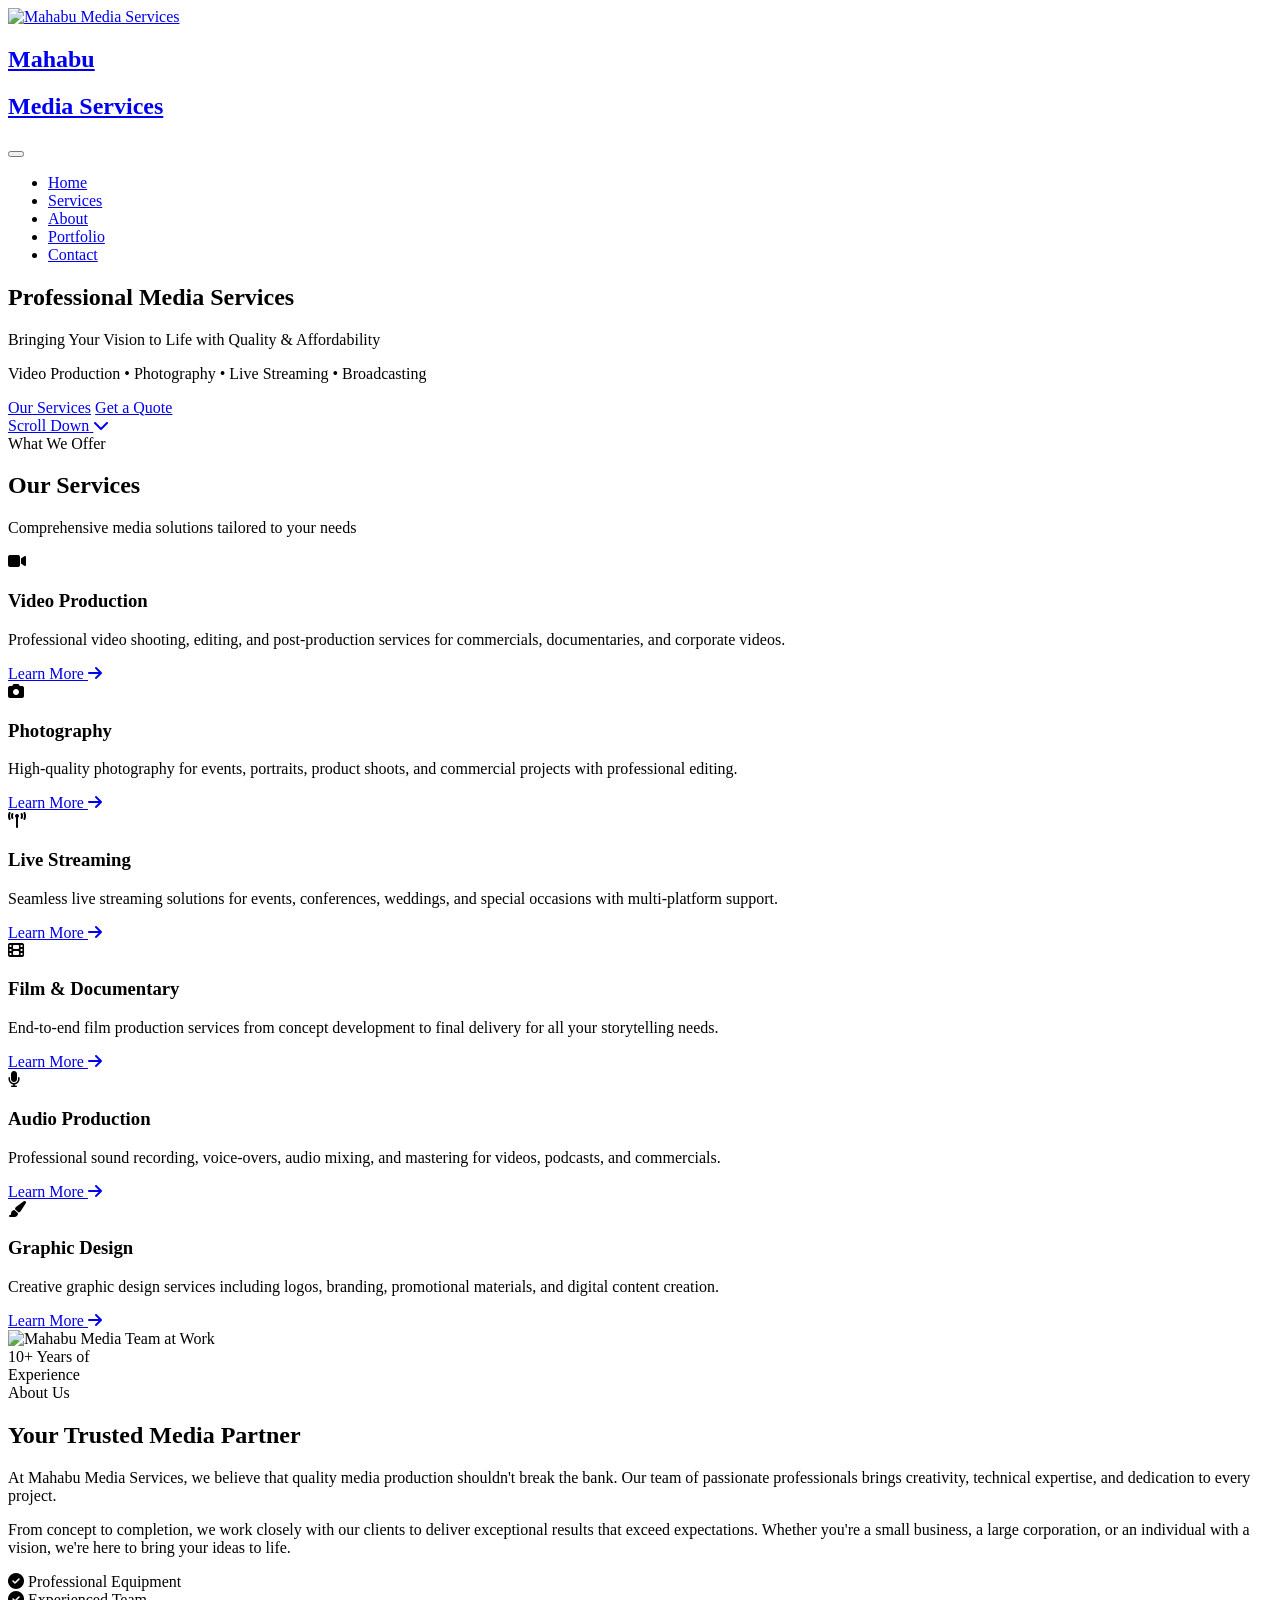
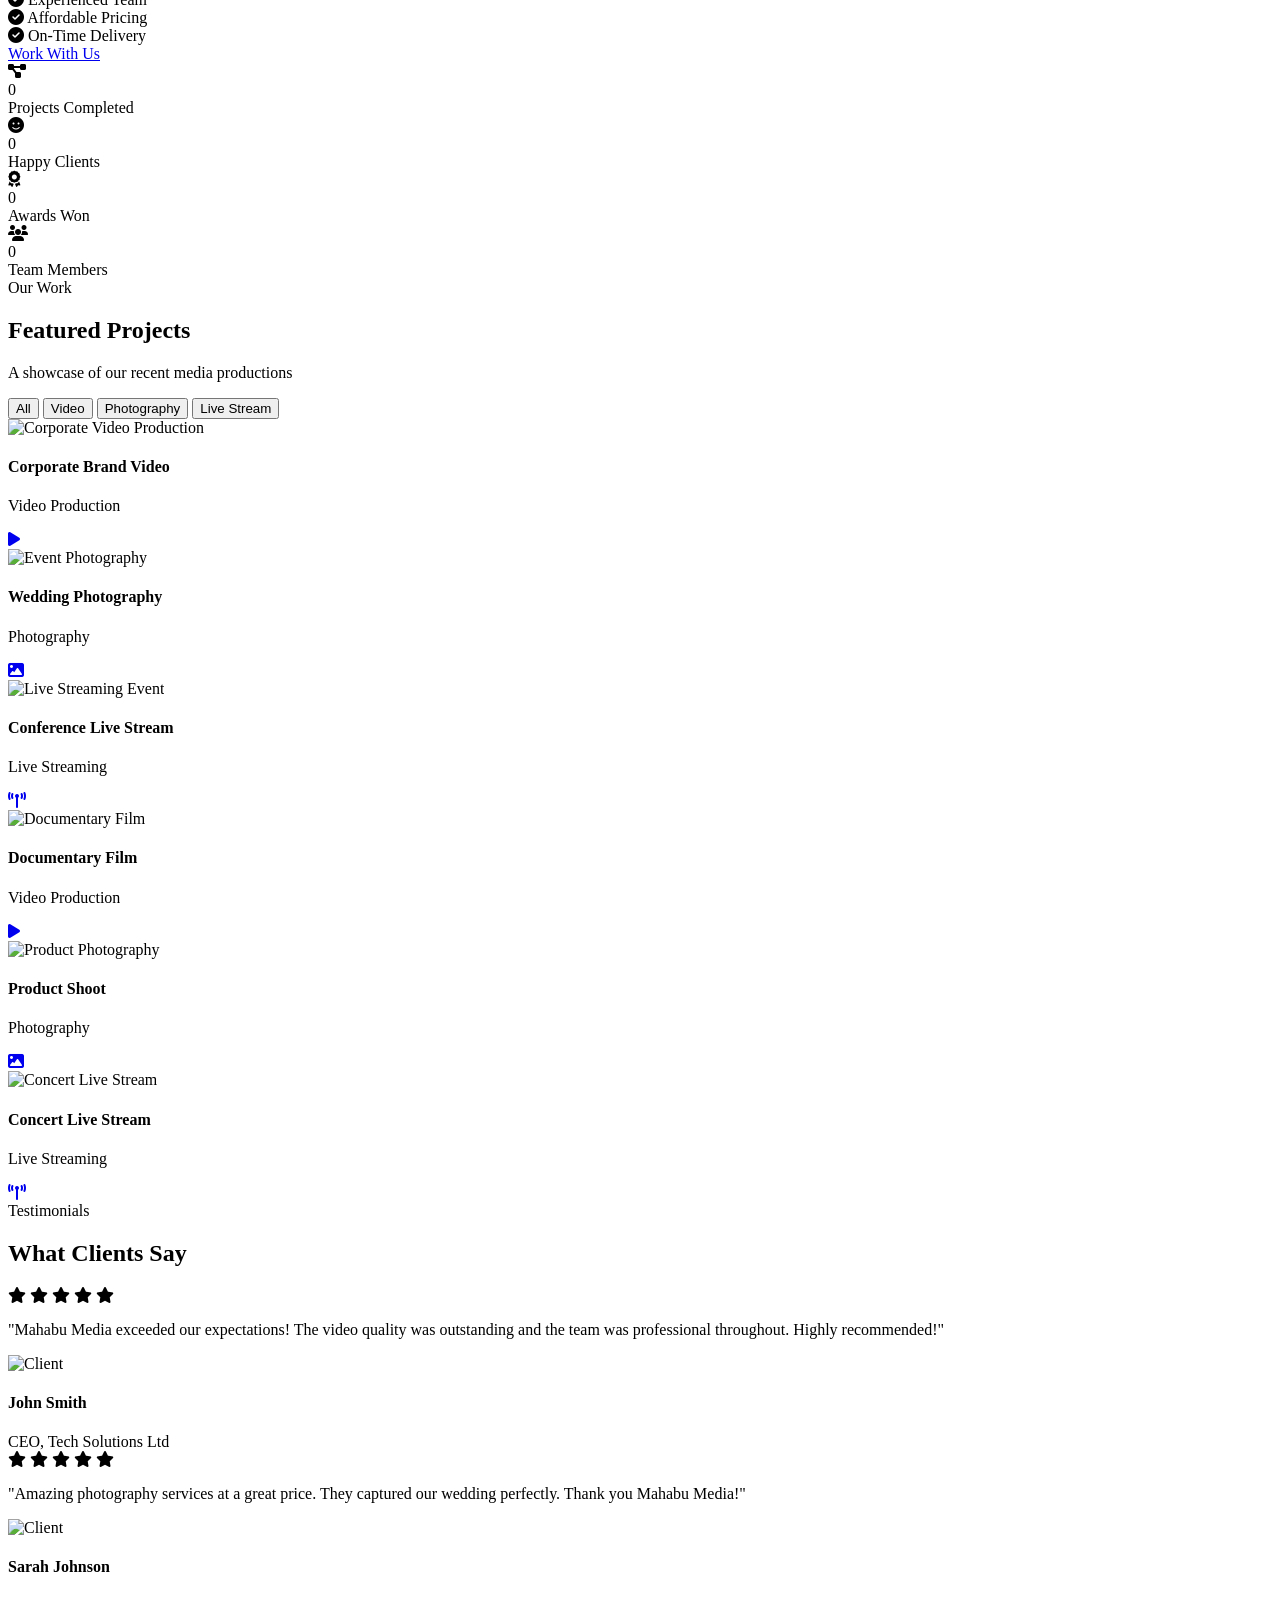
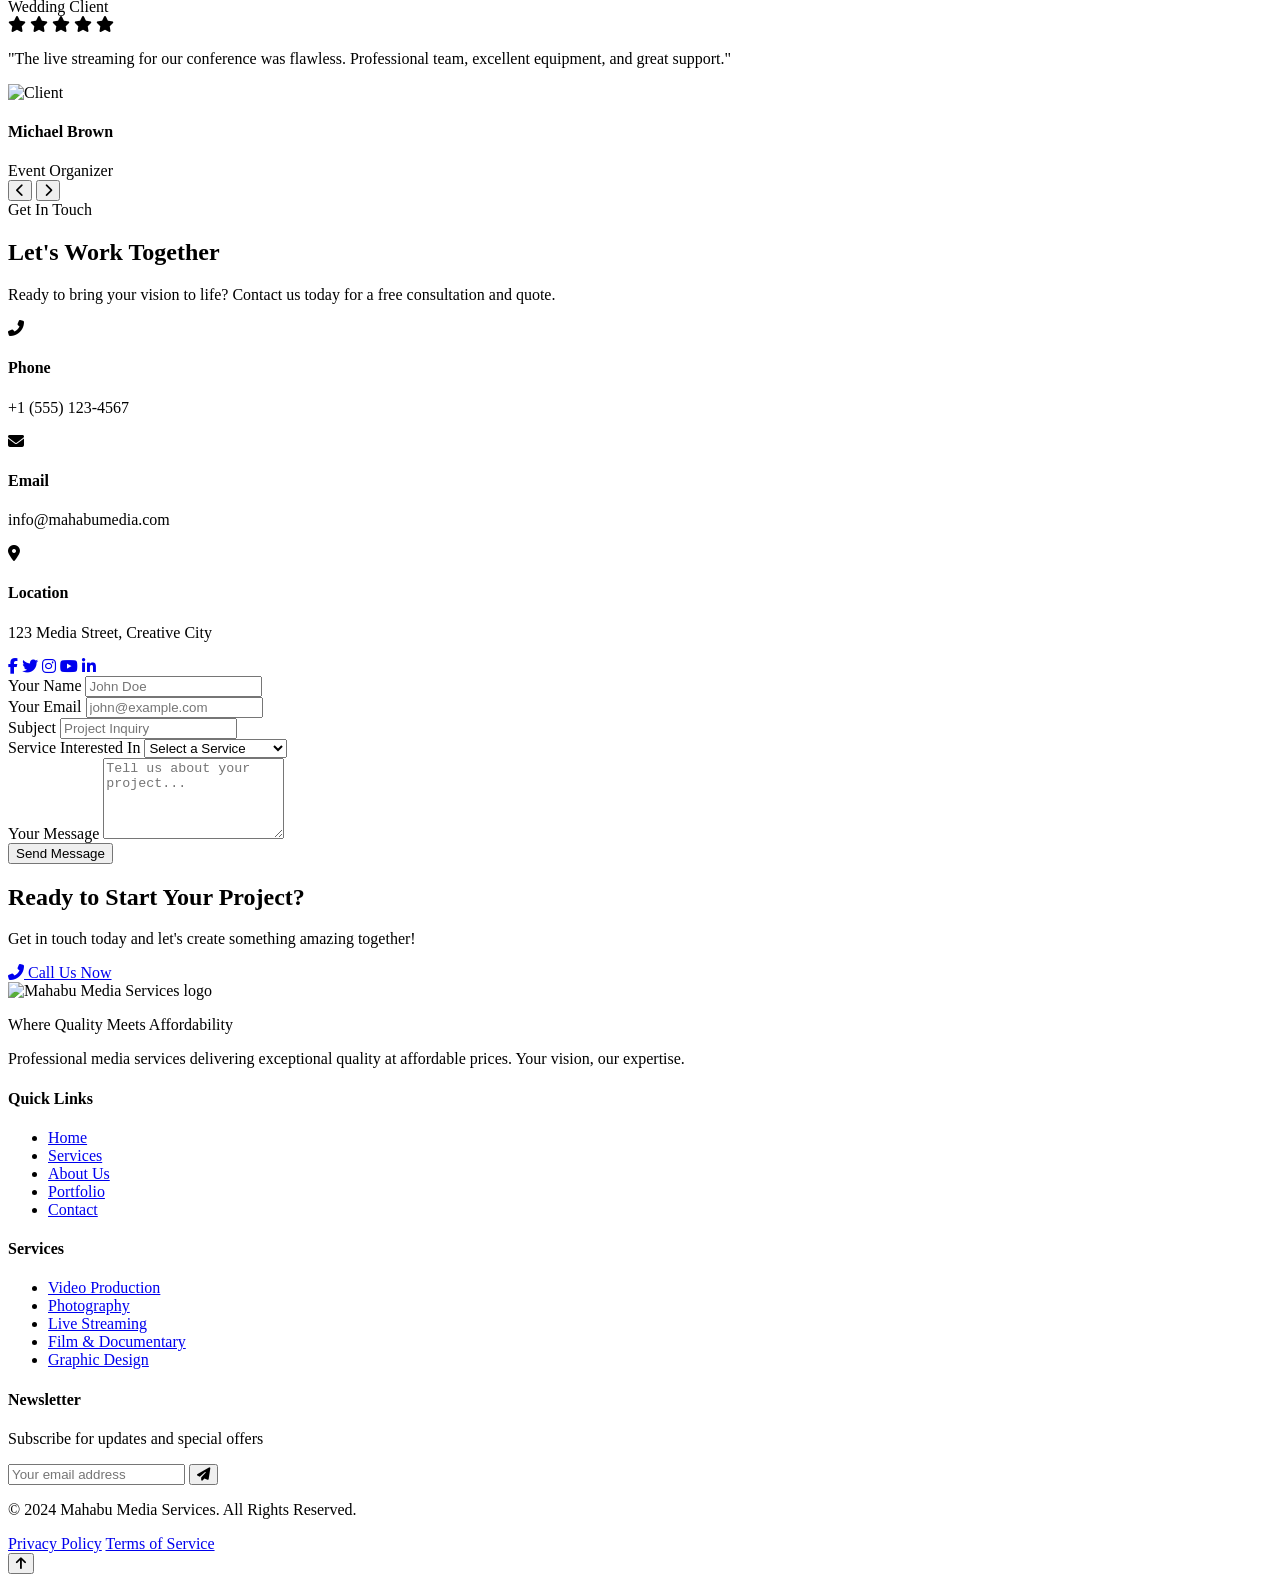
==== index.html @ 0cbb8144 "file modification to work in deployment" ====
<!DOCTYPE html>
<html lang="en">
<head>
    <meta charset="UTF-8">
    <meta name="viewport" content="width=device-width, initial-scale=1.0">
    <title>Mahabu Media Services | Where Quality Meets Affordability</title>
    <meta name="description" content="Professional media services including video production, photography, live streaming, and broadcasting. Quality media solutions at affordable prices.">
    <link rel="stylesheet" href="css/style.css">
    <link rel="preconnect" href="https://fonts.googleapis.com">
    <link rel="preconnect" href="https://fonts.gstatic.com" crossorigin>
    <link href="https://fonts.googleapis.com/css2?family=Poppins:wght@300;400;500;600;700;800&display=swap" rel="stylesheet">
    <link rel="stylesheet" href="https://cdnjs.cloudflare.com/ajax/libs/font-awesome/6.4.0/css/all.min.css">
</head>
<body>
    <!-- Navigation -->
    <nav class="navbar" id="navbar">
        <div class="container">
            <a href="#" class="logo">
                <img src="images/Mahabu Media Services logo - No background.png" alt="Mahabu Media Services">
                <h1 class="logo-txt emboss">Mahabu</h1> <h1 class="logo-gold">Media Services</h1>
            </a>
            <button class="nav-toggle" id="navToggle" aria-label="Toggle navigation">
                <span class="hamburger"></span>
            </button>
            <ul class="nav-menu" id="navMenu">
                <li><a href="#home" class="nav-link active">Home</a></li>
                <li><a href="#services" class="nav-link">Services</a></li>
                <li><a href="#about" class="nav-link">About</a></li>
                <li><a href="#portfolio" class="nav-link">Portfolio</a></li>
                <li><a href="#contact" class="nav-link">Contact</a></li>
            </ul>
        </div>
    </nav>

    <!-- Hero Section -->
    <section class="hero" id="home">
        <div class="hero-overlay"></div>
        <div class="hero-content">
            <div class="container">
                <h1 class="hero-title animate-fade-up">
                    <span class="highlight">Professional</span> Media Services
                </h1>
                <p class="hero-subtitle animate-fade-up delay-1">
                    Bringing Your Vision to Life with Quality & Affordability
                </p>
                <p class="hero-tagline animate-fade-up delay-2">
                    Video Production • Photography • Live Streaming • Broadcasting
                </p>
                <div class="hero-buttons animate-fade-up delay-3">
                    <a href="#services" class="btn btn-primary">Our Services</a>
                    <a href="#contact" class="btn btn-secondary">Get a Quote</a>
                </div>
            </div>
        </div>
        <div class="hero-scroll">
            <a href="#services" class="scroll-indicator">
                <span>Scroll Down</span>
                <i class="fas fa-chevron-down"></i>
            </a>
        </div>
    </section>

    <!-- Services Section -->
    <section class="services" id="services">
        <div class="container">
            <div class="section-header">
                <span class="section-tag">What We Offer</span>
                <h2 class="section-title">Our Services</h2>
                <p class="section-desc">Comprehensive media solutions tailored to your needs</p>
            </div>
            <div class="services-grid">
                <div class="service-card" data-aos="fade-up">
                    <div class="service-icon">
                        <i class="fas fa-video"></i>
                    </div>
                    <h3>Video Production</h3>
                    <p>Professional video shooting, editing, and post-production services for commercials, documentaries, and corporate videos.</p>
                    <a href="#contact" class="service-link">Learn More <i class="fas fa-arrow-right"></i></a>
                </div>
                <div class="service-card" data-aos="fade-up" data-aos-delay="100">
                    <div class="service-icon">
                        <i class="fas fa-camera"></i>
                    </div>
                    <h3>Photography</h3>
                    <p>High-quality photography for events, portraits, product shoots, and commercial projects with professional editing.</p>
                    <a href="#contact" class="service-link">Learn More <i class="fas fa-arrow-right"></i></a>
                </div>
                <div class="service-card" data-aos="fade-up" data-aos-delay="200">
                    <div class="service-icon">
                        <i class="fas fa-broadcast-tower"></i>
                    </div>
                    <h3>Live Streaming</h3>
                    <p>Seamless live streaming solutions for events, conferences, weddings, and special occasions with multi-platform support.</p>
                    <a href="#contact" class="service-link">Learn More <i class="fas fa-arrow-right"></i></a>
                </div>
                <div class="service-card" data-aos="fade-up" data-aos-delay="300">
                    <div class="service-icon">
                        <i class="fas fa-film"></i>
                    </div>
                    <h3>Film & Documentary</h3>
                    <p>End-to-end film production services from concept development to final delivery for all your storytelling needs.</p>
                    <a href="#contact" class="service-link">Learn More <i class="fas fa-arrow-right"></i></a>
                </div>
                <div class="service-card" data-aos="fade-up" data-aos-delay="400">
                    <div class="service-icon">
                        <i class="fas fa-microphone"></i>
                    </div>
                    <h3>Audio Production</h3>
                    <p>Professional sound recording, voice-overs, audio mixing, and mastering for videos, podcasts, and commercials.</p>
                    <a href="#contact" class="service-link">Learn More <i class="fas fa-arrow-right"></i></a>
                </div>
                <div class="service-card" data-aos="fade-up" data-aos-delay="500">
                    <div class="service-icon">
                        <i class="fas fa-paint-brush"></i>
                    </div>
                    <h3>Graphic Design</h3>
                    <p>Creative graphic design services including logos, branding, promotional materials, and digital content creation.</p>
                    <a href="#contact" class="service-link">Learn More <i class="fas fa-arrow-right"></i></a>
                </div>
            </div>
        </div>
    </section>

    <!-- About Section -->
    <section class="about" id="about">
        <div class="container">
            <div class="about-grid">
                <div class="about-image" data-aos="fade-right">
                    <div class="image-frame">
                        <img src="images/about-image.jpg" alt="Mahabu Media Team at Work">
                        <div class="experience-badge">
                            <span class="years">10+</span>
                            <span class="text">Years of<br>Experience</span>
                        </div>
                    </div>
                </div>
                <div class="about-content" data-aos="fade-left">
                    <span class="section-tag">About Us</span>
                    <h2 class="section-title">Your Trusted Media Partner</h2>
                    <p class="about-text">
                        At Mahabu Media Services, we believe that quality media production shouldn't break the bank. Our team of passionate professionals brings creativity, technical expertise, and dedication to every project.
                    </p>
                    <p class="about-text">
                        From concept to completion, we work closely with our clients to deliver exceptional results that exceed expectations. Whether you're a small business, a large corporation, or an individual with a vision, we're here to bring your ideas to life.
                    </p>
                    <div class="about-features">
                        <div class="feature">
                            <i class="fas fa-check-circle"></i>
                            <span>Professional Equipment</span>
                        </div>
                        <div class="feature">
                            <i class="fas fa-check-circle"></i>
                            <span>Experienced Team</span>
                        </div>
                        <div class="feature">
                            <i class="fas fa-check-circle"></i>
                            <span>Affordable Pricing</span>
                        </div>
                        <div class="feature">
                            <i class="fas fa-check-circle"></i>
                            <span>On-Time Delivery</span>
                        </div>
                    </div>
                    <a href="#contact" class="btn btn-primary">Work With Us</a>
                </div>
            </div>
        </div>
    </section>

    <!-- Stats Section -->
    <section class="stats">
        <div class="container">
            <div class="stats-grid">
                <div class="stat-item" data-aos="zoom-in">
                    <div class="stat-icon"><i class="fas fa-project-diagram"></i></div>
                    <div class="stat-number" data-target="500">0</div>
                    <div class="stat-label">Projects Completed</div>
                </div>
                <div class="stat-item" data-aos="zoom-in" data-aos-delay="100">
                    <div class="stat-icon"><i class="fas fa-smile"></i></div>
                    <div class="stat-number" data-target="350">0</div>
                    <div class="stat-label">Happy Clients</div>
                </div>
                <div class="stat-item" data-aos="zoom-in" data-aos-delay="200">
                    <div class="stat-icon"><i class="fas fa-award"></i></div>
                    <div class="stat-number" data-target="25">0</div>
                    <div class="stat-label">Awards Won</div>
                </div>
                <div class="stat-item" data-aos="zoom-in" data-aos-delay="300">
                    <div class="stat-icon"><i class="fas fa-users"></i></div>
                    <div class="stat-number" data-target="15">0</div>
                    <div class="stat-label">Team Members</div>
                </div>
            </div>
        </div>
    </section>

    <!-- Portfolio Section -->
    <section class="portfolio" id="portfolio">
        <div class="container">
            <div class="section-header">
                <span class="section-tag">Our Work</span>
                <h2 class="section-title">Featured Projects</h2>
                <p class="section-desc">A showcase of our recent media productions</p>
            </div>
            <div class="portfolio-filter">
                <button class="filter-btn active" data-filter="all">All</button>
                <button class="filter-btn" data-filter="video">Video</button>
                <button class="filter-btn" data-filter="photo">Photography</button>
                <button class="filter-btn" data-filter="live">Live Stream</button>
            </div>
            <div class="portfolio-grid">
                <div class="portfolio-item" data-category="video" data-aos="fade-up">
                    <div class="portfolio-image">
                        <img src="images/portfolio-1.jpg" alt="Corporate Video Production">
                        <div class="portfolio-overlay">
                            <div class="portfolio-info">
                                <h4>Corporate Brand Video</h4>
                                <p>Video Production</p>
                                <a href="#" class="portfolio-link"><i class="fas fa-play"></i></a>
                            </div>
                        </div>
                    </div>
                </div>
                <div class="portfolio-item" data-category="photo" data-aos="fade-up" data-aos-delay="100">
                    <div class="portfolio-image">
                        <img src="images/portfolio-2.jpg" alt="Event Photography">
                        <div class="portfolio-overlay">
                            <div class="portfolio-info">
                                <h4>Wedding Photography</h4>
                                <p>Photography</p>
                                <a href="#" class="portfolio-link"><i class="fas fa-image"></i></a>
                            </div>
                        </div>
                    </div>
                </div>
                <div class="portfolio-item" data-category="live" data-aos="fade-up" data-aos-delay="200">
                    <div class="portfolio-image">
                        <img src="images/portfolio-3.jpg" alt="Live Streaming Event">
                        <div class="portfolio-overlay">
                            <div class="portfolio-info">
                                <h4>Conference Live Stream</h4>
                                <p>Live Streaming</p>
                                <a href="#" class="portfolio-link"><i class="fas fa-broadcast-tower"></i></a>
                            </div>
                        </div>
                    </div>
                </div>
                <div class="portfolio-item" data-category="video" data-aos="fade-up" data-aos-delay="300">
                    <div class="portfolio-image">
                        <img src="images/portfolio-4.jpg" alt="Documentary Film">
                        <div class="portfolio-overlay">
                            <div class="portfolio-info">
                                <h4>Documentary Film</h4>
                                <p>Video Production</p>
                                <a href="#" class="portfolio-link"><i class="fas fa-play"></i></a>
                            </div>
                        </div>
                    </div>
                </div>
                <div class="portfolio-item" data-category="photo" data-aos="fade-up" data-aos-delay="400">
                    <div class="portfolio-image">
                        <img src="images/portfolio-5.jpg" alt="Product Photography">
                        <div class="portfolio-overlay">
                            <div class="portfolio-info">
                                <h4>Product Shoot</h4>
                                <p>Photography</p>
                                <a href="#" class="portfolio-link"><i class="fas fa-image"></i></a>
                            </div>
                        </div>
                    </div>
                </div>
                <div class="portfolio-item" data-category="live" data-aos="fade-up" data-aos-delay="500">
                    <div class="portfolio-image">
                        <img src="images/portfolio-6.jpg" alt="Concert Live Stream">
                        <div class="portfolio-overlay">
                            <div class="portfolio-info">
                                <h4>Concert Live Stream</h4>
                                <p>Live Streaming</p>
                                <a href="#" class="portfolio-link"><i class="fas fa-broadcast-tower"></i></a>
                            </div>
                        </div>
                    </div>
                </div>
            </div>
        </div>
    </section>

    <!-- Testimonials Section -->
    <section class="testimonials">
        <div class="container">
            <div class="section-header">
                <span class="section-tag">Testimonials</span>
                <h2 class="section-title">What Clients Say</h2>
            </div>
            <div class="testimonials-slider">
                <div class="testimonial-item active">
                    <div class="testimonial-content">
                        <div class="stars">
                            <i class="fas fa-star"></i>
                            <i class="fas fa-star"></i>
                            <i class="fas fa-star"></i>
                            <i class="fas fa-star"></i>
                            <i class="fas fa-star"></i>
                        </div>
                        <p class="testimonial-text">"Mahabu Media exceeded our expectations! The video quality was outstanding and the team was professional throughout. Highly recommended!"</p>
                        <div class="testimonial-author">
                            <img src="images/client-1.jpg" alt="Client">
                            <div class="author-info">
                                <h4>John Smith</h4>
                                <span>CEO, Tech Solutions Ltd</span>
                            </div>
                        </div>
                    </div>
                </div>
                <div class="testimonial-item">
                    <div class="testimonial-content">
                        <div class="stars">
                            <i class="fas fa-star"></i>
                            <i class="fas fa-star"></i>
                            <i class="fas fa-star"></i>
                            <i class="fas fa-star"></i>
                            <i class="fas fa-star"></i>
                        </div>
                        <p class="testimonial-text">"Amazing photography services at a great price. They captured our wedding perfectly. Thank you Mahabu Media!"</p>
                        <div class="testimonial-author">
                            <img src="images/client-2.jpg" alt="Client">
                            <div class="author-info">
                                <h4>Sarah Johnson</h4>
                                <span>Wedding Client</span>
                            </div>
                        </div>
                    </div>
                </div>
                <div class="testimonial-item">
                    <div class="testimonial-content">
                        <div class="stars">
                            <i class="fas fa-star"></i>
                            <i class="fas fa-star"></i>
                            <i class="fas fa-star"></i>
                            <i class="fas fa-star"></i>
                            <i class="fas fa-star"></i>
                        </div>
                        <p class="testimonial-text">"The live streaming for our conference was flawless. Professional team, excellent equipment, and great support."</p>
                        <div class="testimonial-author">
                            <img src="images/client-3.jpg" alt="Client">
                            <div class="author-info">
                                <h4>Michael Brown</h4>
                                <span>Event Organizer</span>
                            </div>
                        </div>
                    </div>
                </div>
                <div class="testimonial-nav">
                    <button class="testimonial-prev"><i class="fas fa-chevron-left"></i></button>
                    <button class="testimonial-next"><i class="fas fa-chevron-right"></i></button>
                </div>
            </div>
        </div>
    </section>

    <!-- Contact Section -->
    <section class="contact" id="contact">
        <div class="container">
            <div class="contact-grid">
                <div class="contact-info" data-aos="fade-right">
                    <span class="section-tag">Get In Touch</span>
                    <h2 class="section-title">Let's Work Together</h2>
                    <p class="contact-desc">Ready to bring your vision to life? Contact us today for a free consultation and quote.</p>
                    <div class="contact-details">
                        <div class="contact-item">
                            <div class="contact-icon">
                                <i class="fas fa-phone-alt"></i>
                            </div>
                            <div class="contact-text">
                                <h4>Phone</h4>
                                <p>+1 (555) 123-4567</p>
                            </div>
                        </div>
                        <div class="contact-item">
                            <div class="contact-icon">
                                <i class="fas fa-envelope"></i>
                            </div>
                            <div class="contact-text">
                                <h4>Email</h4>
                                <p>info@mahabumedia.com</p>
                            </div>
                        </div>
                        <div class="contact-item">
                            <div class="contact-icon">
                                <i class="fas fa-map-marker-alt"></i>
                            </div>
                            <div class="contact-text">
                                <h4>Location</h4>
                                <p>123 Media Street, Creative City</p>
                            </div>
                        </div>
                    </div>
                    <div class="social-links">
                        <a href="#" class="social-link"><i class="fab fa-facebook-f"></i></a>
                        <a href="#" class="social-link"><i class="fab fa-twitter"></i></a>
                        <a href="#" class="social-link"><i class="fab fa-instagram"></i></a>
                        <a href="#" class="social-link"><i class="fab fa-youtube"></i></a>
                        <a href="#" class="social-link"><i class="fab fa-linkedin-in"></i></a>
                    </div>
                </div>
                <div class="contact-form-wrapper" data-aos="fade-left">
                    <form class="contact-form" id="contactForm">
                        <div class="form-row">
                            <div class="form-group">
                                <label for="name">Your Name</label>
                                <input type="text" id="name" name="name" placeholder="John Doe" required>
                            </div>
                            <div class="form-group">
                                <label for="email">Your Email</label>
                                <input type="email" id="email" name="email" placeholder="john@example.com" required>
                            </div>
                        </div>
                        <div class="form-group">
                            <label for="subject">Subject</label>
                            <input type="text" id="subject" name="subject" placeholder="Project Inquiry" required>
                        </div>
                        <div class="form-group">
                            <label for="service">Service Interested In</label>
                            <select id="service" name="service">
                                <option value="">Select a Service</option>
                                <option value="video">Video Production</option>
                                <option value="photo">Photography</option>
                                <option value="live">Live Streaming</option>
                                <option value="film">Film & Documentary</option>
                                <option value="audio">Audio Production</option>
                                <option value="design">Graphic Design</option>
                            </select>
                        </div>
                        <div class="form-group">
                            <label for="message">Your Message</label>
                            <textarea id="message" name="message" rows="5" placeholder="Tell us about your project..." required></textarea>
                        </div>
                        <button type="submit" class="btn btn-primary btn-full">Send Message</button>
                    </form>
                </div>
            </div>
        </div>
    </section>

    <!-- CTA Section -->
    <section class="cta">
        <div class="container">
            <div class="cta-content" data-aos="zoom-in">
                <h2>Ready to Start Your Project?</h2>
                <p>Get in touch today and let's create something amazing together!</p>
                <a href="tel:+15551234567" class="btn btn-gold"><i class="fas fa-phone-alt"></i> Call Us Now</a>
            </div>
        </div>
    </section>

    <!-- Footer -->
    <footer class="footer">
        <div class="container">
            <div class="footer-grid">
                <div class="footer-brand">
                    <img src="images/Mahabu Media Services logo - No background.png" alt="Mahabu Media Services logo" class="footer-logo">
                    <p class="footer-tagline">Where Quality Meets Affordability</p>
                    <p class="footer-desc">Professional media services delivering exceptional quality at affordable prices. Your vision, our expertise.</p>
                </div>
                <div class="footer-links">
                    <h4>Quick Links</h4>
                    <ul>
                        <li><a href="#home">Home</a></li>
                        <li><a href="#services">Services</a></li>
                        <li><a href="#about">About Us</a></li>
                        <li><a href="#portfolio">Portfolio</a></li>
                        <li><a href="#contact">Contact</a></li>
                    </ul>
                </div>
                <div class="footer-links">
                    <h4>Services</h4>
                    <ul>
                        <li><a href="#">Video Production</a></li>
                        <li><a href="#">Photography</a></li>
                        <li><a href="#">Live Streaming</a></li>
                        <li><a href="#">Film & Documentary</a></li>
                        <li><a href="#">Graphic Design</a></li>
                    </ul>
                </div>
                <div class="footer-newsletter">
                    <h4>Newsletter</h4>
                    <p>Subscribe for updates and special offers</p>
                    <form class="newsletter-form" id="newsletterForm">
                        <input type="email" placeholder="Your email address" required>
                        <button type="submit"><i class="fas fa-paper-plane"></i></button>
                    </form>
                </div>
            </div>
            <div class="footer-bottom">
                <p>&copy; 2024 Mahabu Media Services. All Rights Reserved.</p>
                <div class="footer-legal">
                    <a href="#">Privacy Policy</a>
                    <a href="#">Terms of Service</a>
                </div>
            </div>
        </div>
    </footer>

    <!-- Back to Top Button -->
    <button class="back-to-top" id="backToTop" aria-label="Back to top">
        <i class="fas fa-arrow-up"></i>
    </button>

    <script src="js/main.js"></script>
</body>
</html>
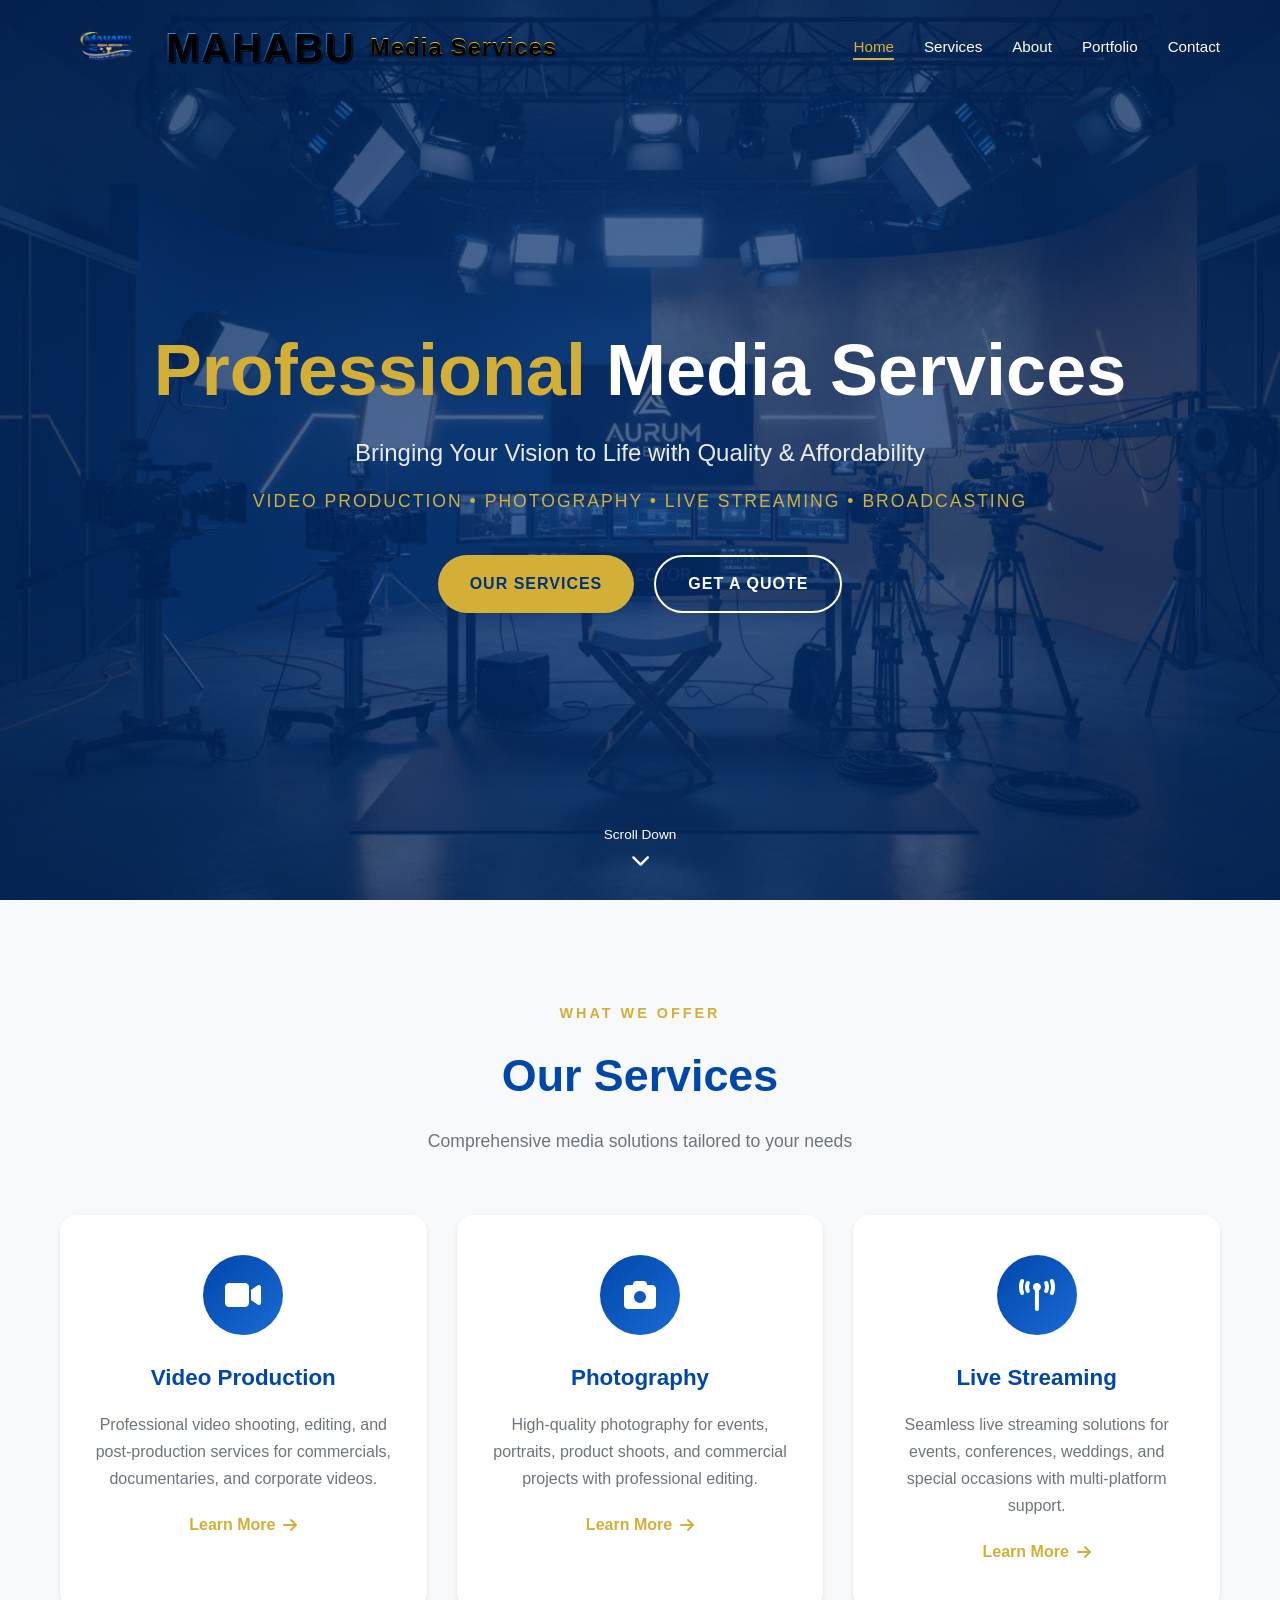
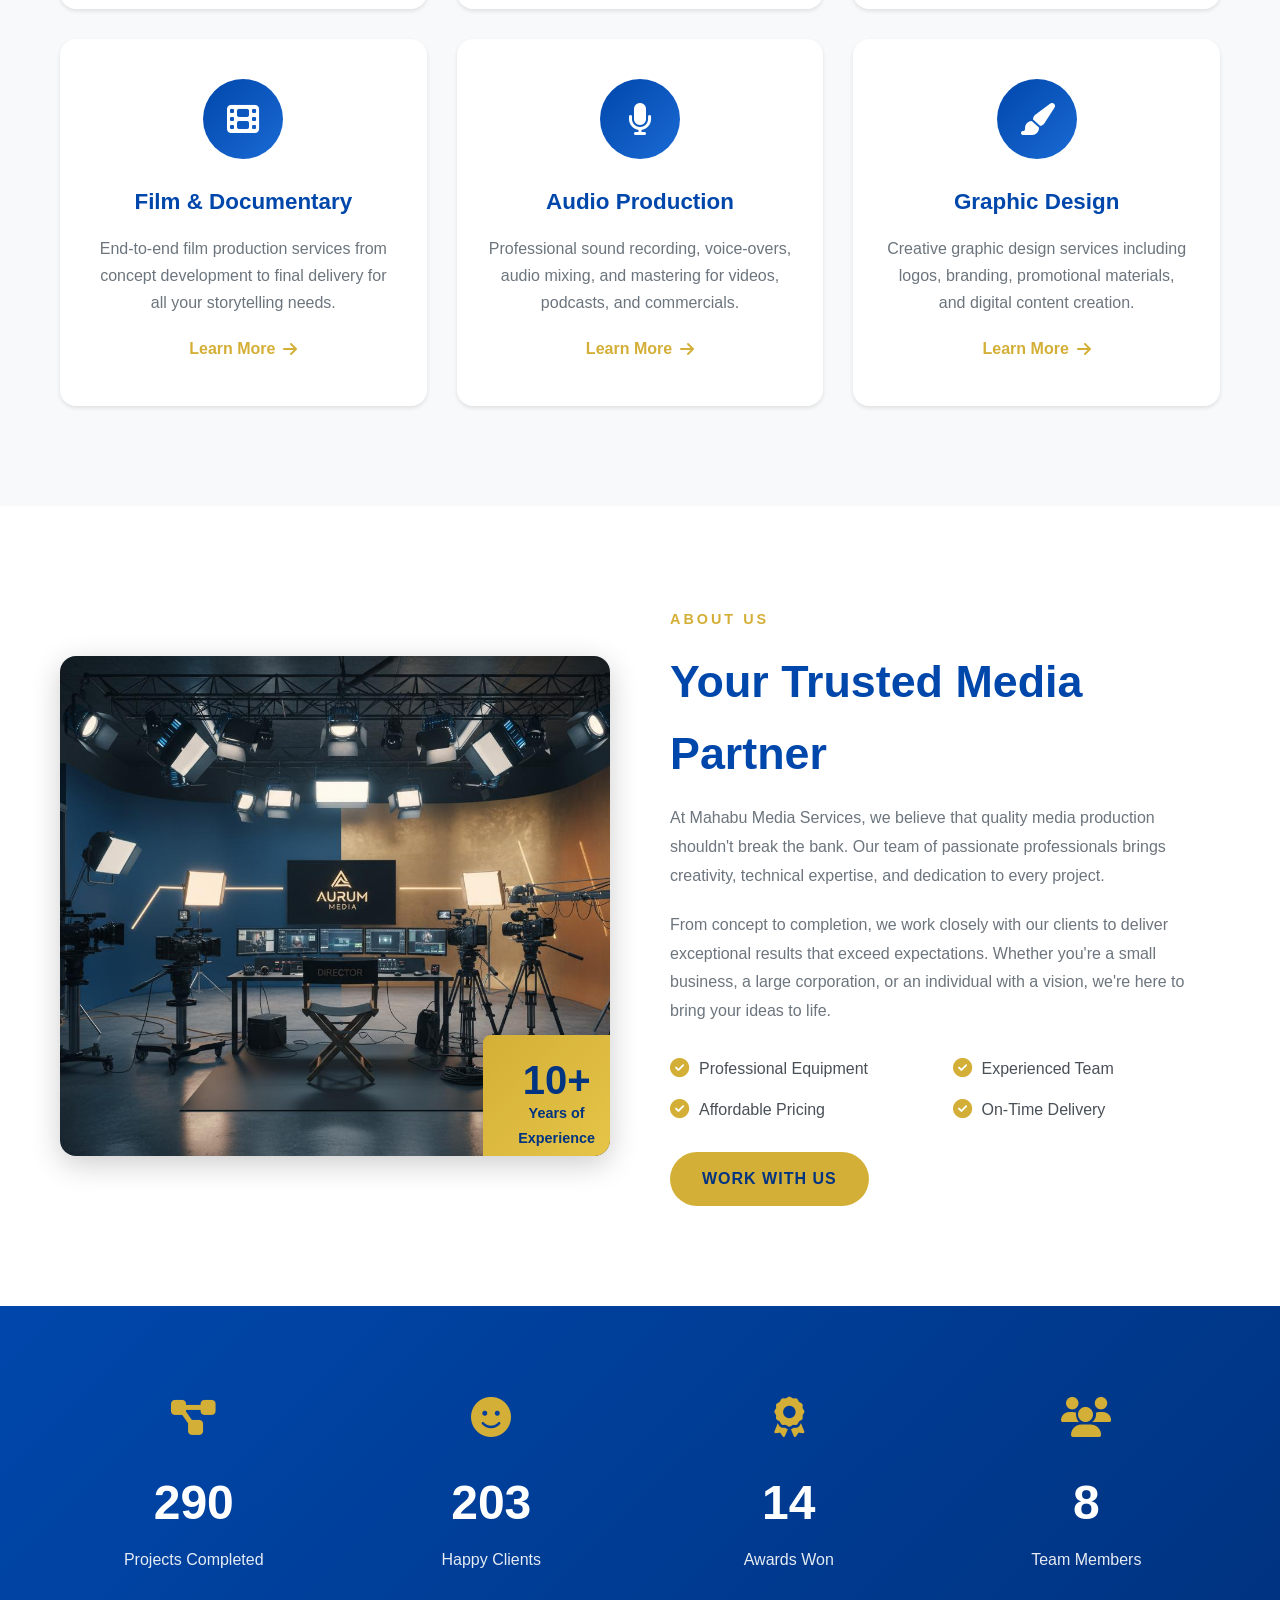
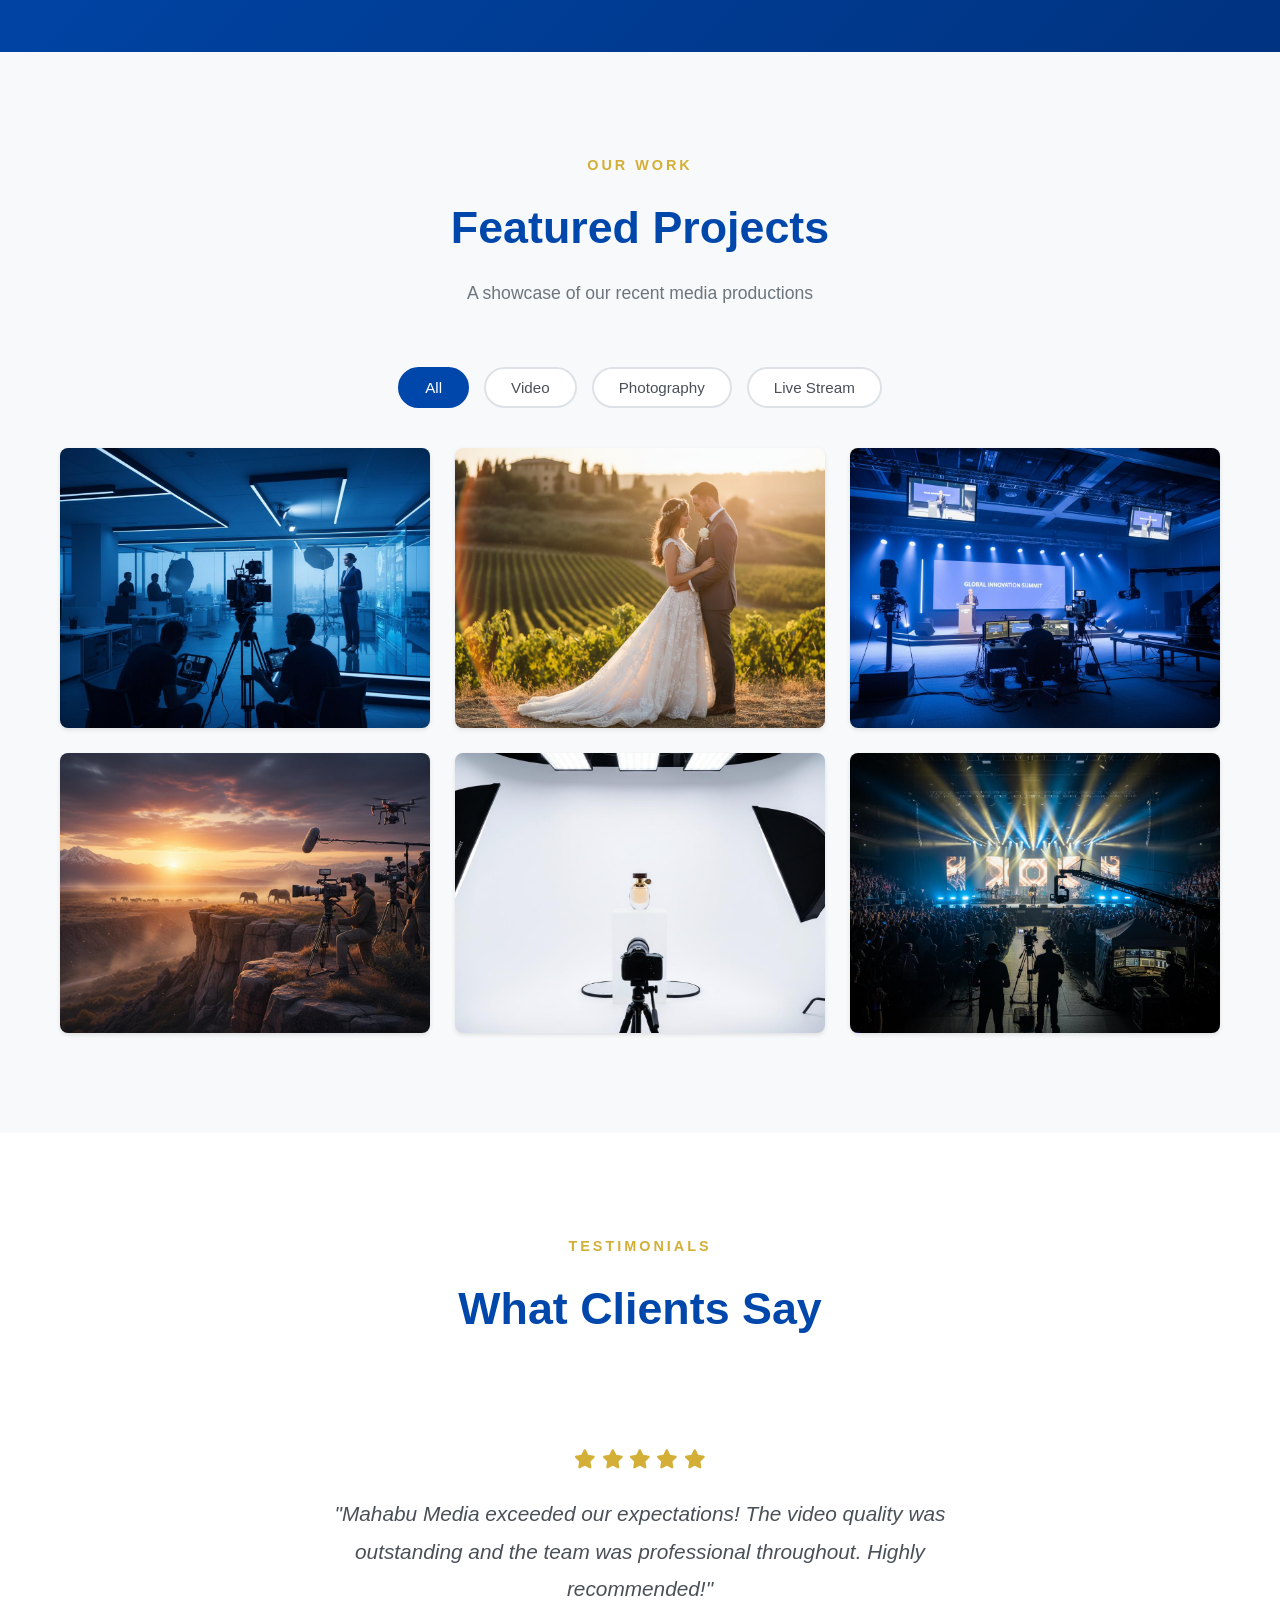
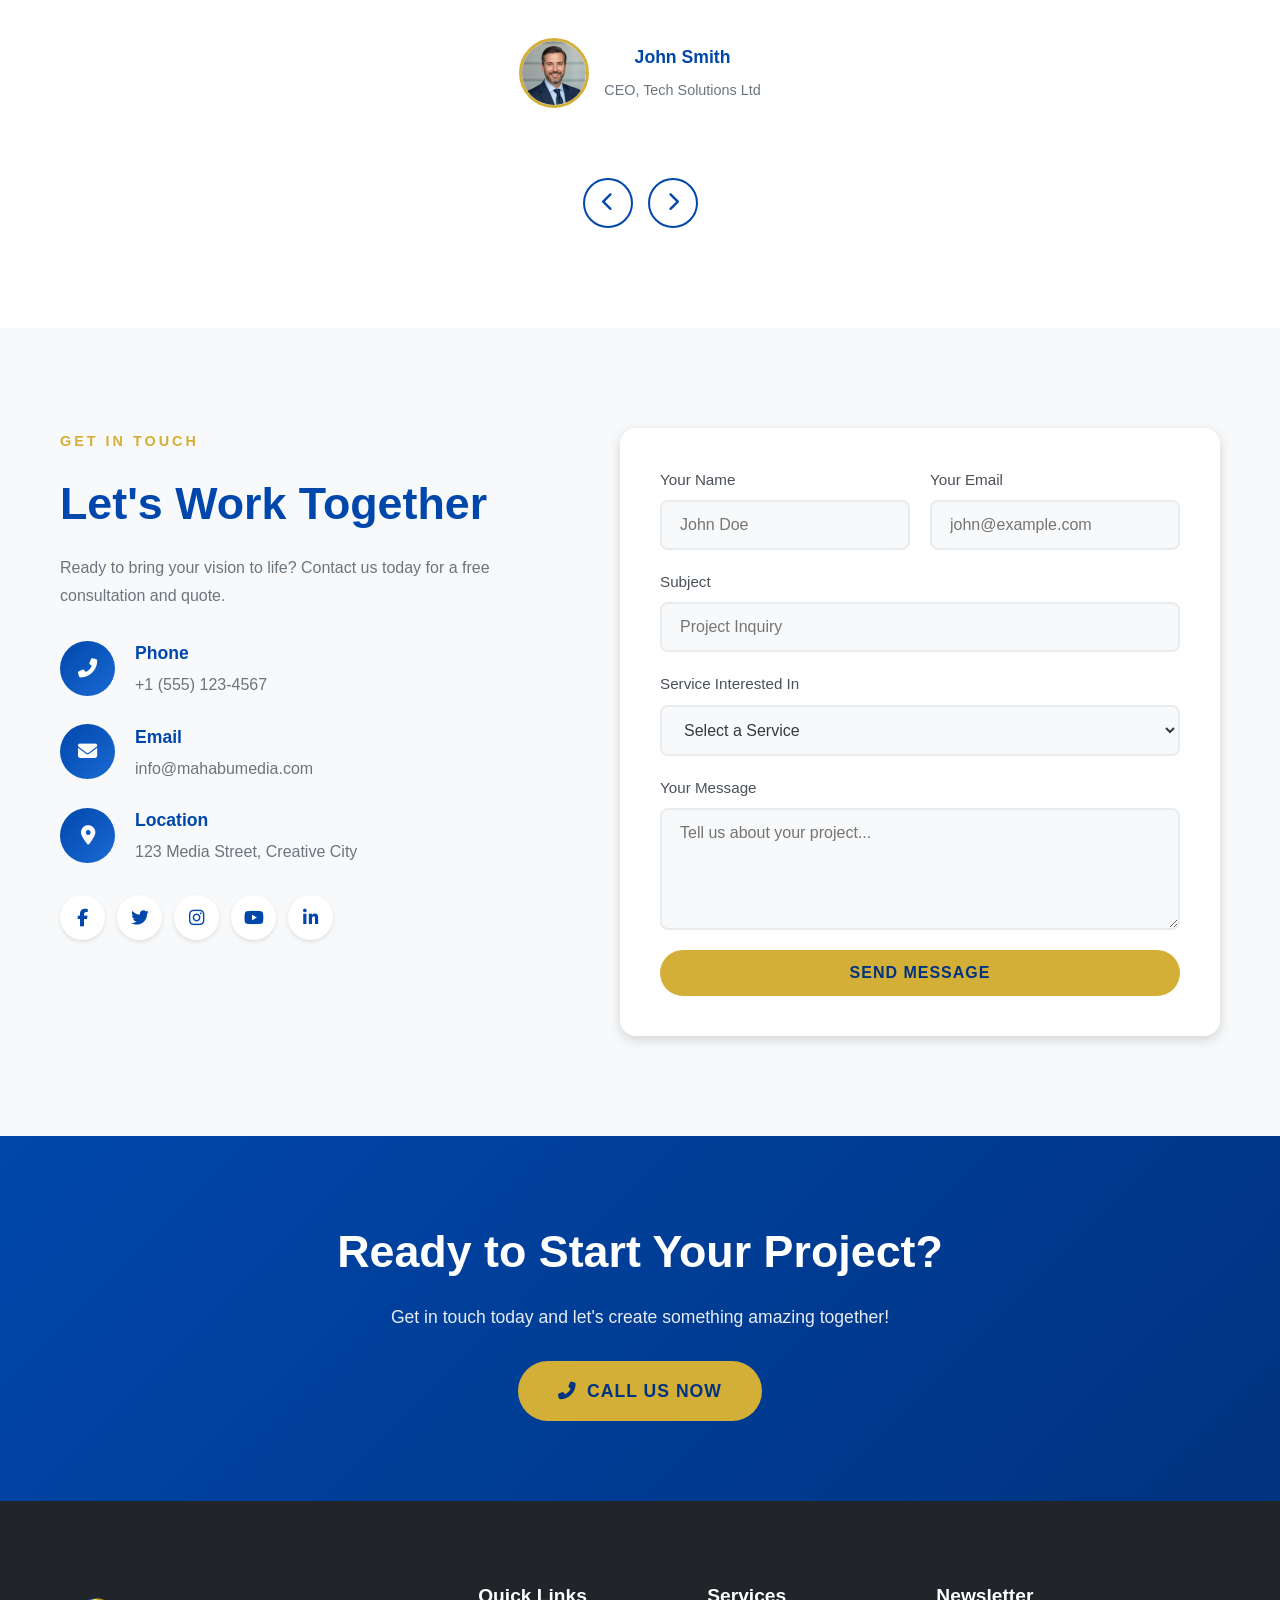
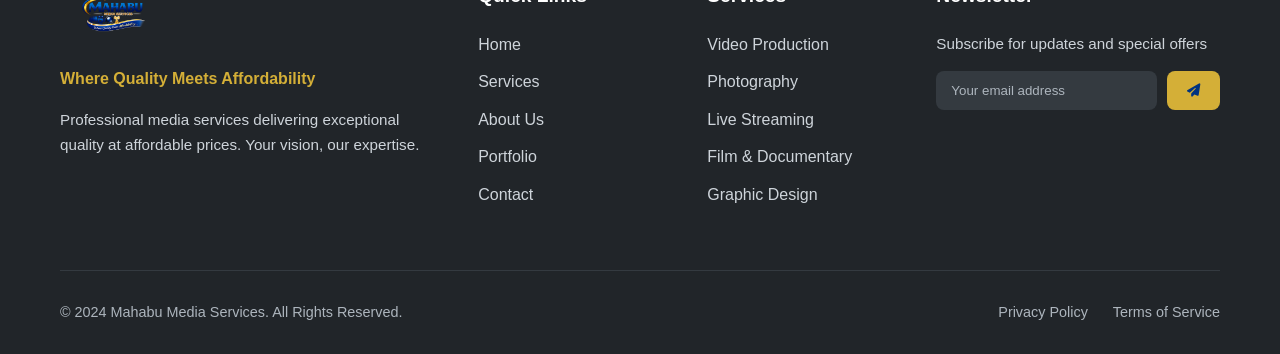
==== commit c5e886a3: "hero fix" ====
--- a/index.html
+++ b/index.html
@@ -34,6 +34,7 @@
 
     <!-- Hero Section -->
     <section class="hero" id="home">
+        <img src="images/about-image.jpg" alt="" class="hero-bg-image" aria-hidden="true">
         <div class="hero-overlay"></div>
         <div class="hero-content">
             <div class="container">
@@ -509,4 +510,4 @@
 
     <script src="js/main.js"></script>
 </body>
-</html>
+</html>
--- a/css/style.css
+++ b/css/style.css
@@ -0,0 +1,1483 @@
+/* ============================================
+   Mahabu Media Services - Main Stylesheet
+   Color Scheme: Blue (#0047AB) & Gold (#D4AF37)
+   ============================================ */
+
+/* CSS Variables */
+:root {
+    --primary-blue: #0047AB;
+    --primary-blue-dark: #003380;
+    --primary-blue-light: #1a6ad4;
+    --gold: #D4AF37;
+    --gold-light: #E8C84A;
+    --gold-dark: #B8962E;
+    --white: #FFFFFF;
+    --black: #1A1A1A;
+    --gray-100: #F8F9FA;
+    --gray-200: #E9ECEF;
+    --gray-300: #DEE2E6;
+    --gray-400: #CED4DA;
+    --gray-500: #ADB5BD;
+    --gray-600: #6C757D;
+    --gray-700: #495057;
+    --gray-800: #343A40;
+    --gray-900: #212529;
+    
+    --font-primary: 'Poppins', sans-serif;
+    --transition: all 0.3s ease;
+    --shadow-sm: 0 2px 4px rgba(0, 0, 0, 0.1);
+    --shadow-md: 0 4px 12px rgba(0, 0, 0, 0.15);
+    --shadow-lg: 0 8px 30px rgba(0, 0, 0, 0.2);
+    --shadow-gold: 0 4px 20px rgba(212, 175, 55, 0.3);
+    
+    --border-radius: 8px;
+    --border-radius-lg: 16px;
+}
+
+/* Reset & Base */
+*, *::before, *::after {
+    margin: 0;
+    padding: 0;
+    box-sizing: border-box;
+}
+
+html {
+    scroll-behavior: smooth;
+    font-size: 16px;
+}
+
+body {
+    font-family: var(--font-primary);
+    line-height: 1.6;
+    color: var(--gray-800);
+    background-color: var(--white);
+    overflow-x: hidden;
+}
+
+a {
+    text-decoration: none;
+    color: inherit;
+    transition: var(--transition);
+}
+
+ul {
+    list-style: none;
+}
+
+img {
+    max-width: 100%;
+    height: auto;
+    display: block;
+}
+
+.container {
+    max-width: 1200px;
+    margin: 0 auto;
+    padding: 0 20px;
+}
+
+/* ============================================
+   Navigation
+   ============================================ */
+.navbar {
+    position: fixed;
+    top: 0;
+    left: 0;
+    width: 100%;
+    z-index: 1000;
+    background: transparent;
+    transition: var(--transition);
+    padding: 15px 0;
+}
+
+.navbar.scrolled {
+    background: rgba(255, 255, 255, 0.98);
+    box-shadow: var(--shadow-md);
+    padding: 10px 0;
+}
+
+.navbar .container {
+    display: flex;
+    align-items: center;
+    justify-content: space-between;
+    gap: 20px;
+}
+
+.logo {
+    flex: 0 0 auto;
+    max-width: none;
+    display: flex;    
+    align-items: center;
+    gap: 15px;
+}
+
+.logo-txt {
+    font-size: clamp(1.6rem, 4vw, 2.5rem);
+    font-weight: 900;
+    text-transform: uppercase;
+    letter-spacing: 2px;
+    background: linear-gradient(to bottom,
+        #6ec1ff 0%,
+        #1e73be 40%,
+        #0b3d91 70%,
+        #021f4d 100%
+    );
+    -webkit-background-clip: text;
+    background-clip: text;
+    -webkit-text-fill-color: transparent;
+
+    text-shadow: 
+        0 2px 0 #000,
+        0 4px 6px rgba(0, 0, 0, 0.6),
+        0 0 10px rgba(0, 140, 255, 0.5);
+}
+
+.emboss {
+    text-shadow: 
+        1px 1px 0 #000,
+        2px 2px 0 #001a33,
+        3px 3px 0 rgba(0,0,0,0.7);
+}
+
+.logo-gold {
+    font-size: 24px;
+    font-weight: 700;
+    letter-spacing: 1px;
+    background: linear-gradient(to bottom,
+        #fff4b0 0%,
+        #ffd700 40%,
+        #c9a100 70%,
+        #7a5c00 100%
+    );
+    -webkit-background-clip: text;
+    background-clip: text;
+    -webkit-text-fill-color: transparent;
+
+    text-shadow: 
+        0 1px 0 #000,
+        0 2px 4px rgba(0, 0, 0, 0.5);
+}
+
+.logo img {
+    height: 60px;
+    width: auto;
+    transition: var(--transition);
+}
+
+.navbar.scrolled .logo img {
+    height: 50px;
+}
+
+.nav-menu {
+    display: flex;
+    align-items: center;
+    gap: 30px;
+}
+
+.nav-link {
+    font-weight: 500;
+    font-size: 0.95rem;
+    color: var(--white);
+    position: relative;
+    padding: 5px 0;
+}
+
+.navbar.scrolled .nav-link {
+    color: var(--gray-800);
+}
+
+.nav-link::after {
+    content: '';
+    position: absolute;
+    bottom: 0;
+    left: 0;
+    width: 0;
+    height: 2px;
+    background: var(--gold);
+    transition: var(--transition);
+}
+
+.nav-link:hover::after,
+.nav-link.active::after {
+    width: 100%;
+}
+
+.nav-link:hover,
+.nav-link.active {
+    color: var(--gold);
+}
+
+/* Mobile Navigation Toggle */
+.nav-toggle {
+    display: none;
+    background: none;
+    border: none;
+    cursor: pointer;
+    padding: 10px;
+    z-index: 1001;
+}
+
+.hamburger {
+    display: block;
+    width: 25px;
+    height: 3px;
+    background: var(--white);
+    position: relative;
+    transition: var(--transition);
+}
+
+.navbar.scrolled .hamburger {
+    background: var(--primary-blue);
+}
+
+.hamburger::before,
+.hamburger::after {
+    content: '';
+    position: absolute;
+    width: 25px;
+    height: 3px;
+    background: var(--white);
+    transition: var(--transition);
+}
+
+.navbar.scrolled .hamburger::before,
+.navbar.scrolled .hamburger::after {
+    background: var(--primary-blue);
+}
+
+.hamburger::before {
+    top: -8px;
+}
+
+.hamburger::after {
+    top: 8px;
+}
+
+.nav-toggle.active .hamburger {
+    background: transparent;
+}
+
+.nav-toggle.active .hamburger::before {
+    top: 0;
+    transform: rotate(45deg);
+    background: var(--primary-blue);
+}
+
+.nav-toggle.active .hamburger::after {
+    top: 0;
+    transform: rotate(-45deg);
+    background: var(--primary-blue);
+}
+
+/* ============================================
+   Hero Section
+   ============================================ */
+.hero {
+    position: relative;
+    min-height: 100vh;
+    display: flex;
+    align-items: center;
+    justify-content: center;
+    background-color: var(--primary-blue-dark);
+    overflow: hidden;
+    z-index: 1;
+}
+
+.hero-bg-image {
+    position: absolute;
+    top: 0;
+    left: 0;
+    width: 100%;
+    height: 100%;
+    object-fit: cover;
+    object-position: center;
+    opacity: 0.3;
+    animation: float 20s linear infinite;
+    z-index: 1;
+}
+
+.hero::before {
+    display: none;
+}
+
+@keyframes float {
+    0% { transform: translateY(0) rotate(0deg); }
+    100% { transform: translateY(-100px) rotate(360deg); }
+}
+
+.hero-overlay {
+    position: absolute;
+    top: 0;
+    left: 0;
+    width: 100%;
+    height: 100%;
+    background: radial-gradient(ellipse at center, transparent 0%, rgba(0, 0, 0, 0.212) 100%);
+    z-index: 2;
+}
+
+.hero-content {
+    position: relative;
+    z-index: 3;
+    text-align: center;
+    padding: 120px 20px 80px;
+}
+
+.hero-title {
+    font-size: clamp(2.5rem, 6vw, 4.5rem);
+    font-weight: 800;
+    color: var(--white);
+    margin-bottom: 20px;
+    line-height: 1.2;
+}
+
+.hero-title .highlight {
+    color: var(--gold);
+    position: relative;
+}
+
+.hero-subtitle {
+    font-size: clamp(1.1rem, 2.5vw, 1.5rem);
+    color: rgba(255, 255, 255, 0.9);
+    margin-bottom: 15px;
+    font-weight: 400;
+}
+
+.hero-tagline {
+    font-size: clamp(0.9rem, 2vw, 1.1rem);
+    color: var(--gold);
+    margin-bottom: 40px;
+    font-weight: 500;
+    letter-spacing: 2px;
+    text-transform: uppercase;
+}
+
+.hero-buttons {
+    display: flex;
+    gap: 20px;
+    justify-content: center;
+    flex-wrap: wrap;
+}
+
+/* Buttons */
+.btn {
+    display: inline-flex;
+    align-items: center;
+    justify-content: center;
+    gap: 10px;
+    padding: 14px 32px;
+    font-size: 1rem;
+    font-weight: 600;
+    border-radius: 50px;
+    border: none;
+    cursor: pointer;
+    transition: var(--transition);
+    text-transform: uppercase;
+    letter-spacing: 1px;
+}
+
+.btn-primary {
+    background: var(--gold);
+    color: var(--primary-blue-dark);
+}
+
+.btn-primary:hover {
+    background: var(--gold-light);
+    transform: translateY(-3px);
+    box-shadow: var(--shadow-gold);
+}
+
+.btn-secondary {
+    background: transparent;
+    color: var(--white);
+    border: 2px solid var(--white);
+}
+
+.btn-secondary:hover {
+    background: var(--white);
+    color: var(--primary-blue);
+    transform: translateY(-3px);
+}
+
+.btn-gold {
+    background: var(--gold);
+    color: var(--primary-blue-dark);
+    font-size: 1.1rem;
+    padding: 16px 40px;
+}
+
+.btn-gold:hover {
+    background: var(--gold-light);
+    transform: translateY(-3px);
+    box-shadow: var(--shadow-gold);
+}
+
+.btn-full {
+    width: 100%;
+}
+
+/* Scroll Indicator */
+.hero-scroll {
+    position: absolute;
+    bottom: 30px;
+    left: 50%;
+    transform: translateX(-50%);
+    z-index: 2;
+}
+
+.scroll-indicator {
+    display: flex;
+    flex-direction: column;
+    align-items: center;
+    color: var(--white);
+    font-size: 0.85rem;
+    animation: bounce 2s infinite;
+}
+
+.scroll-indicator i {
+    font-size: 1.2rem;
+    margin-top: 5px;
+}
+
+@keyframes bounce {
+    0%, 20%, 50%, 80%, 100% { transform: translateY(0); }
+    40% { transform: translateY(-10px); }
+    60% { transform: translateY(-5px); }
+}
+
+/* ============================================
+   Section Styles
+   ============================================ */
+section {
+    padding: 100px 0;
+}
+
+.section-header {
+    text-align: center;
+    margin-bottom: 60px;
+}
+
+.section-tag {
+    display: inline-block;
+    font-size: 0.9rem;
+    font-weight: 600;
+    color: var(--gold);
+    text-transform: uppercase;
+    letter-spacing: 3px;
+    margin-bottom: 15px;
+}
+
+.section-title {
+    font-size: clamp(2rem, 4vw, 2.8rem);
+    font-weight: 700;
+    color: var(--primary-blue);
+    margin-bottom: 15px;
+}
+
+.section-desc {
+    font-size: 1.1rem;
+    color: var(--gray-600);
+    max-width: 600px;
+    margin: 0 auto;
+}
+
+/* ============================================
+   Services Section
+   ============================================ */
+.services {
+    background: var(--gray-100);
+}
+
+.services-grid {
+    display: grid;
+    grid-template-columns: repeat(auto-fit, minmax(350px, 1fr));
+    gap: 30px;
+}
+
+.service-card {
+    background: var(--white);
+    padding: 40px 30px;
+    border-radius: var(--border-radius-lg);
+    text-align: center;
+    transition: var(--transition);
+    box-shadow: var(--shadow-sm);
+    border-bottom: 4px solid transparent;
+}
+
+.service-card:hover {
+    transform: translateY(-10px);
+    box-shadow: var(--shadow-lg);
+    border-bottom-color: var(--gold);
+}
+
+.service-icon {
+    width: 80px;
+    height: 80px;
+    background: linear-gradient(135deg, var(--primary-blue) 0%, var(--primary-blue-light) 100%);
+    border-radius: 50%;
+    display: flex;
+    align-items: center;
+    justify-content: center;
+    margin: 0 auto 25px;
+    font-size: 2rem;
+    color: var(--white);
+    transition: var(--transition);
+}
+
+.service-card:hover .service-icon {
+    background: linear-gradient(135deg, var(--gold) 0%, var(--gold-light) 100%);
+    transform: rotateY(360deg);
+}
+
+.service-card h3 {
+    font-size: 1.4rem;
+    color: var(--primary-blue);
+    margin-bottom: 15px;
+}
+
+.service-card p {
+    color: var(--gray-600);
+    margin-bottom: 20px;
+    line-height: 1.7;
+}
+
+.service-link {
+    color: var(--gold);
+    font-weight: 600;
+    display: inline-flex;
+    align-items: center;
+    gap: 8px;
+}
+
+.service-link:hover {
+    color: var(--primary-blue);
+    gap: 12px;
+}
+
+/* ============================================
+   About Section
+   ============================================ */
+.about {
+    background: var(--white);
+}
+
+.about-grid {
+    display: grid;
+    grid-template-columns: 1fr 1fr;
+    gap: 60px;
+    align-items: center;
+}
+
+.about-image {
+    position: relative;
+}
+
+.image-frame {
+    position: relative;
+    border-radius: var(--border-radius-lg);
+    overflow: hidden;
+    box-shadow: var(--shadow-lg);
+}
+
+.image-frame img {
+    width: 100%;
+    height: 500px;
+    object-fit: cover;
+}
+
+.experience-badge {
+    position: absolute;
+    bottom: -20px;
+    right: -20px;
+    background: linear-gradient(135deg, var(--gold) 0%, var(--gold-light) 100%);
+    color: var(--primary-blue-dark);
+    padding: 25px 35px;
+    border-radius: var(--border-radius);
+    text-align: center;
+    box-shadow: var(--shadow-md);
+}
+
+.experience-badge .years {
+    display: block;
+    font-size: 2.5rem;
+    font-weight: 800;
+    line-height: 1;
+}
+
+.experience-badge .text {
+    font-size: 0.9rem;
+    font-weight: 600;
+}
+
+.about-content .section-title {
+    text-align: left;
+}
+
+.about-text {
+    color: var(--gray-600);
+    margin-bottom: 20px;
+    line-height: 1.8;
+}
+
+.about-features {
+    display: grid;
+    grid-template-columns: 1fr 1fr;
+    gap: 15px;
+    margin: 30px 0;
+}
+
+.feature {
+    display: flex;
+    align-items: center;
+    gap: 10px;
+    font-weight: 500;
+    color: var(--gray-700);
+}
+
+.feature i {
+    color: var(--gold);
+    font-size: 1.2rem;
+}
+
+/* ============================================
+   Stats Section
+   ============================================ */
+.stats {
+    background: linear-gradient(135deg, var(--primary-blue) 0%, var(--primary-blue-dark) 100%);
+    padding: 80px 0;
+}
+
+.stats-grid {
+    display: grid;
+    grid-template-columns: repeat(4, 1fr);
+    gap: 30px;
+    text-align: center;
+}
+
+.stat-item {
+    color: var(--white);
+}
+
+.stat-icon {
+    font-size: 2.5rem;
+    color: var(--gold);
+    margin-bottom: 15px;
+}
+
+.stat-number {
+    font-size: 3rem;
+    font-weight: 800;
+    margin-bottom: 5px;
+}
+
+.stat-label {
+    font-size: 1rem;
+    opacity: 0.9;
+}
+
+/* ============================================
+   Portfolio Section
+   ============================================ */
+.portfolio {
+    background: var(--gray-100);
+}
+
+.portfolio-filter {
+    display: flex;
+    justify-content: center;
+    gap: 15px;
+    margin-bottom: 40px;
+    flex-wrap: wrap;
+}
+
+.filter-btn {
+    padding: 10px 25px;
+    background: var(--white);
+    border: 2px solid var(--gray-300);
+    border-radius: 50px;
+    font-size: 0.95rem;
+    font-weight: 500;
+    color: var(--gray-700);
+    cursor: pointer;
+    transition: var(--transition);
+}
+
+.filter-btn:hover,
+.filter-btn.active {
+    background: var(--primary-blue);
+    border-color: var(--primary-blue);
+    color: var(--white);
+}
+
+.portfolio-grid {
+    display: grid;
+    grid-template-columns: repeat(3, 1fr);
+    gap: 25px;
+}
+
+.portfolio-item {
+    position: relative;
+    border-radius: var(--border-radius);
+    overflow: hidden;
+    box-shadow: var(--shadow-sm);
+    transition: var(--transition);
+}
+
+.portfolio-image {
+    position: relative;
+    overflow: hidden;
+}
+
+.portfolio-image img {
+    width: 100%;
+    height: 280px;
+    object-fit: cover;
+    transition: var(--transition);
+}
+
+.portfolio-overlay {
+    position: absolute;
+    top: 0;
+    left: 0;
+    width: 100%;
+    height: 100%;
+    background: linear-gradient(to top, rgba(0, 71, 171, 0.9) 0%, transparent 100%);
+    display: flex;
+    align-items: flex-end;
+    justify-content: center;
+    padding: 25px;
+    opacity: 0;
+    transition: var(--transition);
+}
+
+.portfolio-item:hover .portfolio-overlay {
+    opacity: 1;
+}
+
+.portfolio-item:hover .portfolio-image img {
+    transform: scale(1.1);
+}
+
+.portfolio-info {
+    text-align: center;
+    color: var(--white);
+    transform: translateY(20px);
+    transition: var(--transition);
+}
+
+.portfolio-item:hover .portfolio-info {
+    transform: translateY(0);
+}
+
+.portfolio-info h4 {
+    font-size: 1.2rem;
+    margin-bottom: 5px;
+}
+
+.portfolio-info p {
+    font-size: 0.9rem;
+    color: var(--gold);
+    margin-bottom: 15px;
+}
+
+.portfolio-link {
+    width: 50px;
+    height: 50px;
+    background: var(--gold);
+    border-radius: 50%;
+    display: flex;
+    align-items: center;
+    justify-content: center;
+    color: var(--primary-blue-dark);
+    font-size: 1.2rem;
+    margin: 0 auto;
+    transition: var(--transition);
+}
+
+.portfolio-link:hover {
+    background: var(--white);
+    transform: scale(1.1);
+}
+
+/* ============================================
+   Testimonials Section
+   ============================================ */
+.testimonials {
+    background: var(--white);
+    padding: 100px 0;
+}
+
+.testimonials-slider {
+    position: relative;
+    max-width: 800px;
+    margin: 0 auto;
+}
+
+.testimonial-item {
+    display: none;
+    animation: fadeIn 0.5s ease;
+}
+
+.testimonial-item.active {
+    display: block;
+}
+
+@keyframes fadeIn {
+    from { opacity: 0; transform: translateX(20px); }
+    to { opacity: 1; transform: translateX(0); }
+}
+
+.testimonial-content {
+    text-align: center;
+    padding: 40px;
+}
+
+.stars {
+    color: var(--gold);
+    font-size: 1.2rem;
+    margin-bottom: 20px;
+}
+
+.testimonial-text {
+    font-size: 1.3rem;
+    color: var(--gray-700);
+    font-style: italic;
+    line-height: 1.8;
+    margin-bottom: 30px;
+}
+
+.testimonial-author {
+    display: flex;
+    align-items: center;
+    justify-content: center;
+    gap: 15px;
+}
+
+.testimonial-author img {
+    width: 70px;
+    height: 70px;
+    border-radius: 50%;
+    object-fit: cover;
+    border: 3px solid var(--gold);
+}
+
+.author-info h4 {
+    color: var(--primary-blue);
+    font-size: 1.1rem;
+    margin-bottom: 5px;
+}
+
+.author-info span {
+    color: var(--gray-600);
+    font-size: 0.9rem;
+}
+
+.testimonial-nav {
+    display: flex;
+    justify-content: center;
+    gap: 15px;
+    margin-top: 30px;
+}
+
+.testimonial-prev,
+.testimonial-next {
+    width: 50px;
+    height: 50px;
+    border-radius: 50%;
+    border: 2px solid var(--primary-blue);
+    background: var(--white);
+    color: var(--primary-blue);
+    font-size: 1.2rem;
+    cursor: pointer;
+    transition: var(--transition);
+}
+
+.testimonial-prev:hover,
+.testimonial-next:hover {
+    background: var(--primary-blue);
+    color: var(--white);
+}
+
+/* ============================================
+   Contact Section
+   ============================================ */
+.contact {
+    background: var(--gray-100);
+}
+
+.contact-grid {
+    display: grid;
+    grid-template-columns: 1fr 1.2fr;
+    gap: 60px;
+}
+
+.contact-info .section-title {
+    text-align: left;
+}
+
+.contact-desc {
+    color: var(--gray-600);
+    margin-bottom: 30px;
+    line-height: 1.7;
+}
+
+.contact-details {
+    margin-bottom: 30px;
+}
+
+.contact-item {
+    display: flex;
+    align-items: center;
+    gap: 20px;
+    margin-bottom: 25px;
+}
+
+.contact-icon {
+    width: 55px;
+    height: 55px;
+    background: linear-gradient(135deg, var(--primary-blue) 0%, var(--primary-blue-light) 100%);
+    border-radius: 50%;
+    display: flex;
+    align-items: center;
+    justify-content: center;
+    color: var(--white);
+    font-size: 1.2rem;
+    flex-shrink: 0;
+}
+
+.contact-text h4 {
+    color: var(--primary-blue);
+    font-size: 1.1rem;
+    margin-bottom: 5px;
+}
+
+.contact-text p {
+    color: var(--gray-600);
+}
+
+.social-links {
+    display: flex;
+    gap: 12px;
+}
+
+.social-link {
+    width: 45px;
+    height: 45px;
+    background: var(--white);
+    border-radius: 50%;
+    display: flex;
+    align-items: center;
+    justify-content: center;
+    color: var(--primary-blue);
+    font-size: 1.1rem;
+    box-shadow: var(--shadow-sm);
+    transition: var(--transition);
+}
+
+.social-link:hover {
+    background: var(--gold);
+    color: var(--primary-blue-dark);
+    transform: translateY(-3px);
+}
+
+/* Contact Form */
+.contact-form-wrapper {
+    background: var(--white);
+    padding: 40px;
+    border-radius: var(--border-radius-lg);
+    box-shadow: var(--shadow-md);
+}
+
+.contact-form {
+    display: flex;
+    flex-direction: column;
+    gap: 20px;
+}
+
+.form-row {
+    display: grid;
+    grid-template-columns: 1fr 1fr;
+    gap: 20px;
+}
+
+.form-group {
+    display: flex;
+    flex-direction: column;
+    gap: 8px;
+}
+
+.form-group label {
+    font-weight: 500;
+    color: var(--gray-700);
+    font-size: 0.95rem;
+}
+
+.form-group input,
+.form-group select,
+.form-group textarea {
+    padding: 14px 18px;
+    border: 2px solid var(--gray-200);
+    border-radius: var(--border-radius);
+    font-family: var(--font-primary);
+    font-size: 1rem;
+    color: var(--gray-800);
+    transition: var(--transition);
+    background: var(--gray-100);
+}
+
+.form-group input:focus,
+.form-group select:focus,
+.form-group textarea:focus {
+    outline: none;
+    border-color: var(--primary-blue);
+    background: var(--white);
+}
+
+.form-group textarea {
+    resize: vertical;
+    min-height: 120px;
+}
+
+/* ============================================
+   CTA Section
+   ============================================ */
+.cta {
+    background: linear-gradient(135deg, var(--primary-blue) 0%, var(--primary-blue-dark) 100%);
+    padding: 80px 0;
+    text-align: center;
+}
+
+.cta-content h2 {
+    font-size: clamp(2rem, 4vw, 2.8rem);
+    color: var(--white);
+    margin-bottom: 15px;
+}
+
+.cta-content p {
+    color: rgba(255, 255, 255, 0.9);
+    font-size: 1.1rem;
+    margin-bottom: 30px;
+}
+
+/* ============================================
+   Footer
+   ============================================ */
+.footer {
+    background: var(--gray-900);
+    color: var(--white);
+    padding: 80px 0 30px;
+}
+
+.footer-grid {
+    display: grid;
+    grid-template-columns: 2fr 1fr 1fr 1.5fr;
+    gap: 40px;
+    margin-bottom: 50px;
+}
+
+.footer-logo {
+    height: 70px;
+    width: auto;
+    margin-bottom: 15px;
+}
+
+.footer-tagline {
+    color: var(--gold);
+    font-weight: 600;
+    margin-bottom: 15px;
+}
+
+.footer-desc {
+    color: var(--gray-400);
+    line-height: 1.7;
+    font-size: 0.95rem;
+}
+
+.footer-links h4,
+.footer-newsletter h4 {
+    color: var(--white);
+    font-size: 1.2rem;
+    margin-bottom: 20px;
+}
+
+.footer-links ul li {
+    margin-bottom: 12px;
+}
+
+.footer-links ul li a {
+    color: var(--gray-400);
+    transition: var(--transition);
+}
+
+.footer-links ul li a:hover {
+    color: var(--gold);
+    padding-left: 5px;
+}
+
+.footer-newsletter p {
+    color: var(--gray-400);
+    margin-bottom: 15px;
+    font-size: 0.95rem;
+}
+
+.newsletter-form {
+    display: flex;
+    gap: 10px;
+}
+
+.newsletter-form input {
+    flex: 1;
+    padding: 12px 15px;
+    border: none;
+    border-radius: var(--border-radius);
+    font-family: var(--font-primary);
+    background: var(--gray-800);
+    color: var(--white);
+}
+
+.newsletter-form input::placeholder {
+    color: var(--gray-500);
+}
+
+.newsletter-form button {
+    padding: 12px 20px;
+    background: var(--gold);
+    border: none;
+    border-radius: var(--border-radius);
+    color: var(--primary-blue-dark);
+    cursor: pointer;
+    transition: var(--transition);
+}
+
+.newsletter-form button:hover {
+    background: var(--gold-light);
+}
+
+.footer-bottom {
+    border-top: 1px solid var(--gray-800);
+    padding-top: 30px;
+    display: flex;
+    justify-content: space-between;
+    align-items: center;
+    flex-wrap: wrap;
+    gap: 20px;
+}
+
+.footer-bottom p {
+    color: var(--gray-500);
+    font-size: 0.9rem;
+}
+
+.footer-legal {
+    display: flex;
+    gap: 25px;
+}
+
+.footer-legal a {
+    color: var(--gray-500);
+    font-size: 0.9rem;
+}
+
+.footer-legal a:hover {
+    color: var(--gold);
+}
+
+/* ============================================
+   Back to Top Button
+   ============================================ */
+.back-to-top {
+    position: fixed;
+    bottom: 30px;
+    right: 30px;
+    width: 50px;
+    height: 50px;
+    background: var(--gold);
+    border: none;
+    border-radius: 50%;
+    color: var(--primary-blue-dark);
+    font-size: 1.2rem;
+    cursor: pointer;
+    opacity: 0;
+    visibility: hidden;
+    transition: var(--transition);
+    box-shadow: var(--shadow-md);
+    z-index: 999;
+}
+
+.back-to-top.visible {
+    opacity: 1;
+    visibility: visible;
+}
+
+.back-to-top:hover {
+    background: var(--gold-light);
+    transform: translateY(-5px);
+}
+
+/* ============================================
+   Animations
+   ============================================ */
+.animate-fade-up {
+    opacity: 0;
+    transform: translateY(30px);
+    animation: fadeUp 0.8s ease forwards;
+}
+
+.delay-1 { animation-delay: 0.2s; }
+.delay-2 { animation-delay: 0.4s; }
+.delay-3 { animation-delay: 0.6s; }
+
+@keyframes fadeUp {
+    to {
+        opacity: 1;
+        transform: translateY(0);
+    }
+}
+
+/* AOS Animation Classes */
+[data-aos] {
+    opacity: 0;
+    transition-property: opacity, transform;
+    transition-duration: 0.8s;
+    transition-timing-function: ease;
+}
+
+[data-aos="fade-up"] {
+    transform: translateY(30px);
+}
+
+[data-aos="fade-right"] {
+    transform: translateX(-30px);
+}
+
+[data-aos="fade-left"] {
+    transform: translateX(30px);
+}
+
+[data-aos="zoom-in"] {
+    transform: scale(0.9);
+}
+
+[data-aos].aos-animate {
+    opacity: 1;
+    transform: translate(0) scale(1);
+}
+
+/* ============================================
+   Responsive Styles
+   ============================================ */
+@media (max-width: 1024px) {
+    .about-grid,
+    .contact-grid {
+        grid-template-columns: 1fr;
+        gap: 50px;
+    }
+    
+    .logo-txt,
+    .logo-gold { font-size: 40px;}
+    .logo img { height: 48px; }
+
+    .about-image {
+        order: -1;
+    }
+    
+    .portfolio-grid {
+        grid-template-columns: repeat(2, 1fr);
+    }
+    
+    .stats-grid {
+        grid-template-columns: repeat(2, 1fr);
+    }
+    
+    .footer-grid {
+        grid-template-columns: repeat(2, 1fr);
+    }
+}
+
+@media (max-width: 768px) {
+    .nav-toggle {
+        display: block;
+        z-index: 1003;
+        position: relative;
+    }
+    
+    .nav-menu {
+        position: fixed;
+        top: 0;
+        right: 0;
+        width: 80%;
+        max-width: 350px;
+        height: 100vh;
+        background: var(--white);
+        flex-direction: column;
+        justify-content: center;
+        align-items: center;
+        gap: 30px;
+        transition: transform 0.32s ease, opacity 0.32s ease;
+        box-shadow: var(--shadow-lg);
+        transform: translateX(100%);
+        opacity: 0;
+        z-index: 1002;
+    }
+    
+    .nav-menu.active {
+        transform: translateX(0);
+        opacity: 1;
+        right: 0;
+    }
+    
+    .nav-link {
+        color: var(--gray-800);
+        font-size: 1.1rem;
+        padding: 12px 0;
+    }
+    
+    .hero-buttons {
+        flex-direction: column;
+        align-items: center;
+    }
+    
+    .services-grid {
+        grid-template-columns: 1fr;
+    }
+    
+    .portfolio-grid {
+        grid-template-columns: 1fr;
+    }
+    
+    .about-features {
+        grid-template-columns: 1fr;
+    }
+    
+    .experience-badge {
+        right: 10px;
+        bottom: 10px;
+        padding: 15px 20px;
+    }
+    
+    .experience-badge .years {
+        font-size: 1.8rem;
+    }
+    
+    .form-row {
+        grid-template-columns: 1fr;
+    }
+    
+    .stats-grid {
+        grid-template-columns: 1fr;
+        gap: 40px;
+    }
+    
+    .footer-grid {
+        grid-template-columns: 1fr;
+        text-align: center;
+    }
+    
+    .social-links {
+        justify-content: center;
+    }
+    
+    .footer-bottom {
+        flex-direction: column;
+        text-align: center;
+    }
+}
+
+@media (max-width: 480px) {
+    .hero-content {
+        padding: 100px 15px 60px;
+    }
+    
+    section {
+        padding: 60px 0;
+    }
+    
+    .service-card,
+    .contact-form-wrapper {
+        padding: 30px 20px;
+    }
+    
+    .testimonial-content {
+        padding: 20px;
+    }
+    
+    .testimonial-text {
+        font-size: 1.1rem;
+    }
+    
+    .btn {
+        padding: 12px 25px;
+        font-size: 0.9rem;
+    }
+}
+
+/* Small-phone tweaks: <=480px */
+@media (max-width: 480px) {
+  /* Navbar */
+  .logo-txt,
+  .logo-gold { display: none; }
+  .logo img { height: 42px; }
+  .nav-toggle { padding: 8px; }
+  .hamburger, .hamburger::before, .hamburger::after { width: 22px; height: 2px; }
+  .nav-menu { width: 90%; max-width: 320px; }
+  .nav-link { font-size: 1rem; padding: 10px 0; }
+
+  /* Hero */
+  .hero-content { padding: 80px 12px 60px; }
+  .hero-title { font-size: clamp(1.8rem, 7vw, 2.4rem); }
+  .hero-subtitle { font-size: 1rem; }
+
+  /* Images & cards */
+  .image-frame img { height: 320px; }
+  .portfolio-image img { height: 200px; }
+  .service-card { padding: 24px; }
+
+  /* Forms & buttons */
+  .contact-form-wrapper { padding: 20px; }
+  .btn { padding: 10px 20px; font-size: 0.95rem; }
+
+  /* Spacing */
+  section { padding: 50px 0; }
+}
+
+/* Very small phones: <=360px */
+@media (max-width: 360px) {
+  .logo img { height: 36px; }
+  .nav-toggle { padding: 6px; }
+  .hamburger, .hamburger::before, .hamburger::after { width: 20px; height: 2px; }
+
+  .nav-menu { width: 100%; max-width: 320px; }
+  .nav-link { font-size: 0.95rem; padding: 10px 0; }
+
+  .hero-content { padding: 70px 10px 50px; }
+  .hero-title { font-size: 1.6rem; }
+  .hero-subtitle { font-size: 0.95rem; }
+
+  .image-frame img { height: 260px; }
+  .portfolio-image img { height: 160px; }
+  .stat-number { font-size: 2.2rem; }
+  .testimonial-text { font-size: 1rem; }
+
+  .back-to-top { right: 15px; bottom: 15px; width: 44px; height: 44px; }
+}
+
+/* ============================================
+   Print Styles
+   ============================================ */
+@media print {
+    .navbar,
+    .hero-scroll,
+    .back-to-top,
+    .testimonial-nav,
+    .portfolio-filter {
+        display: none !important;
+    }
+    
+    .hero {
+        min-height: auto;
+        padding: 50px 0;
+    }
+    
+    section {
+        padding: 40px 0;
+    }
+}
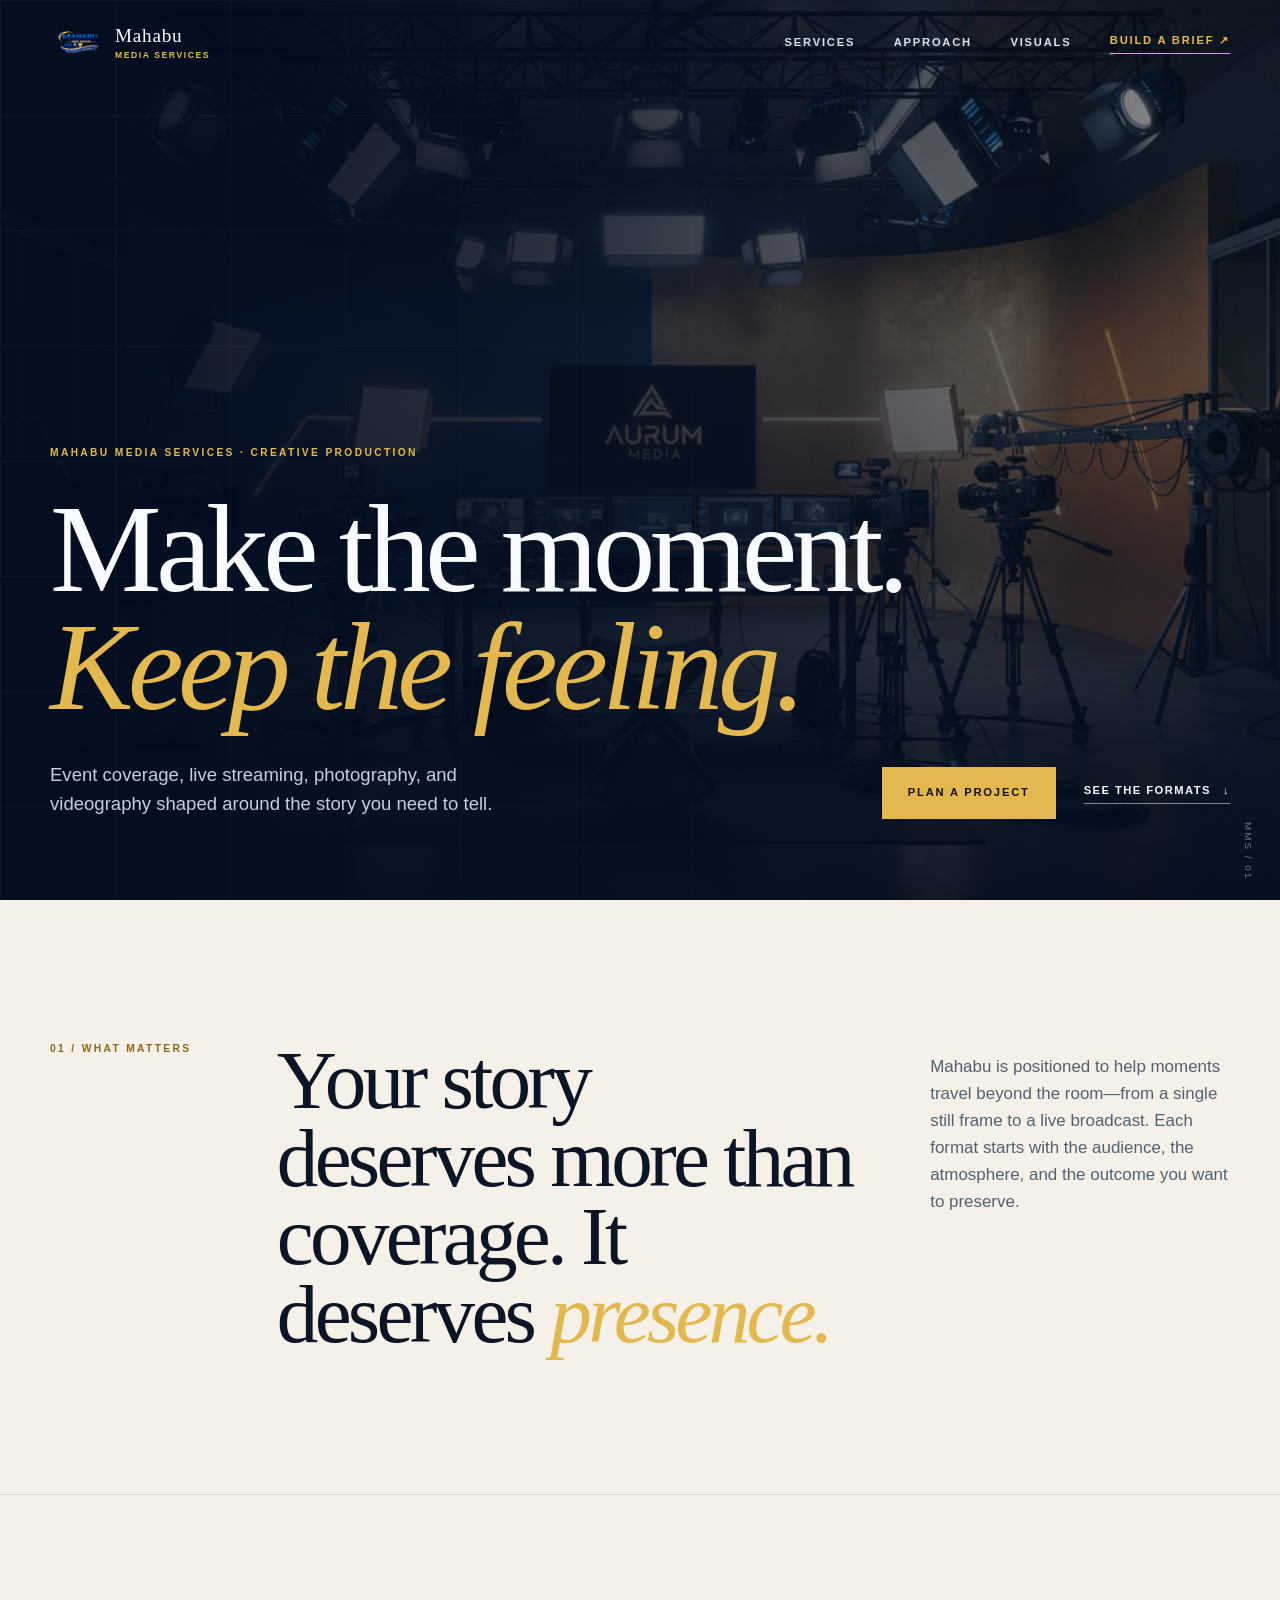
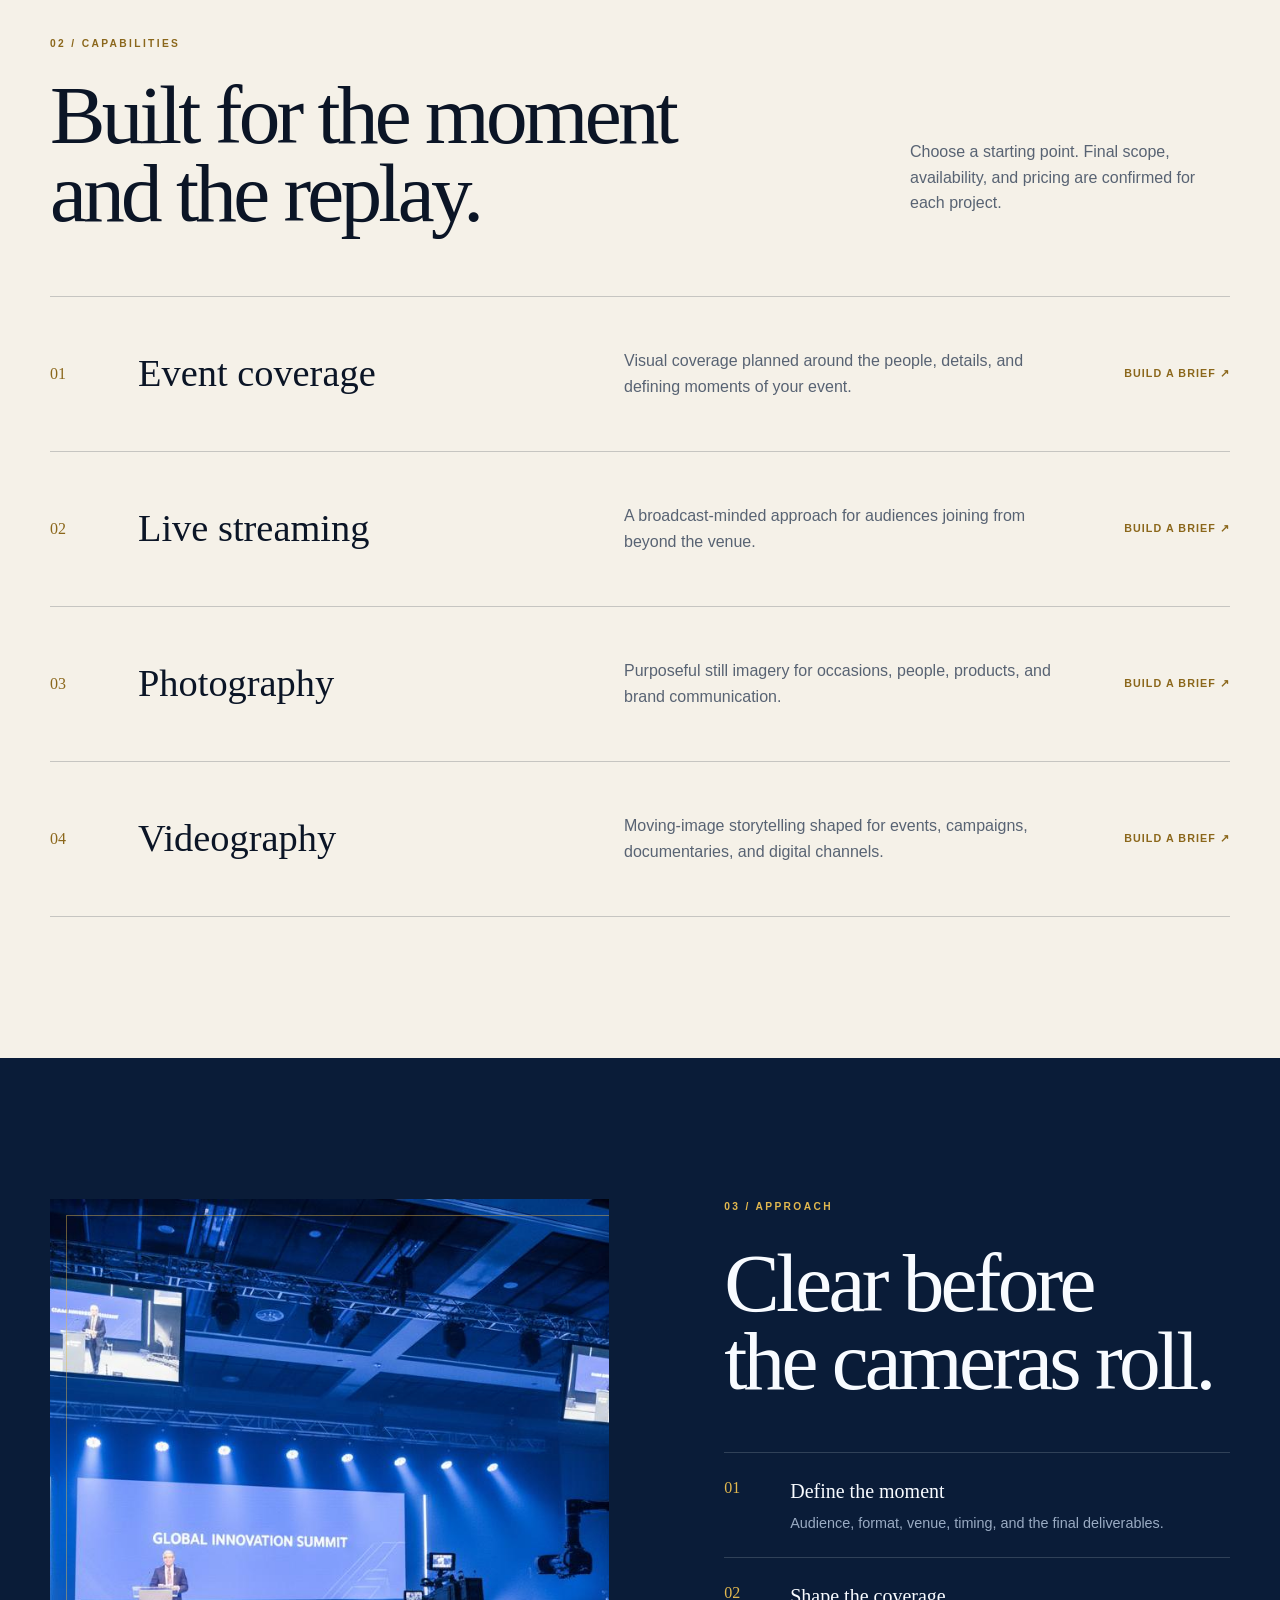
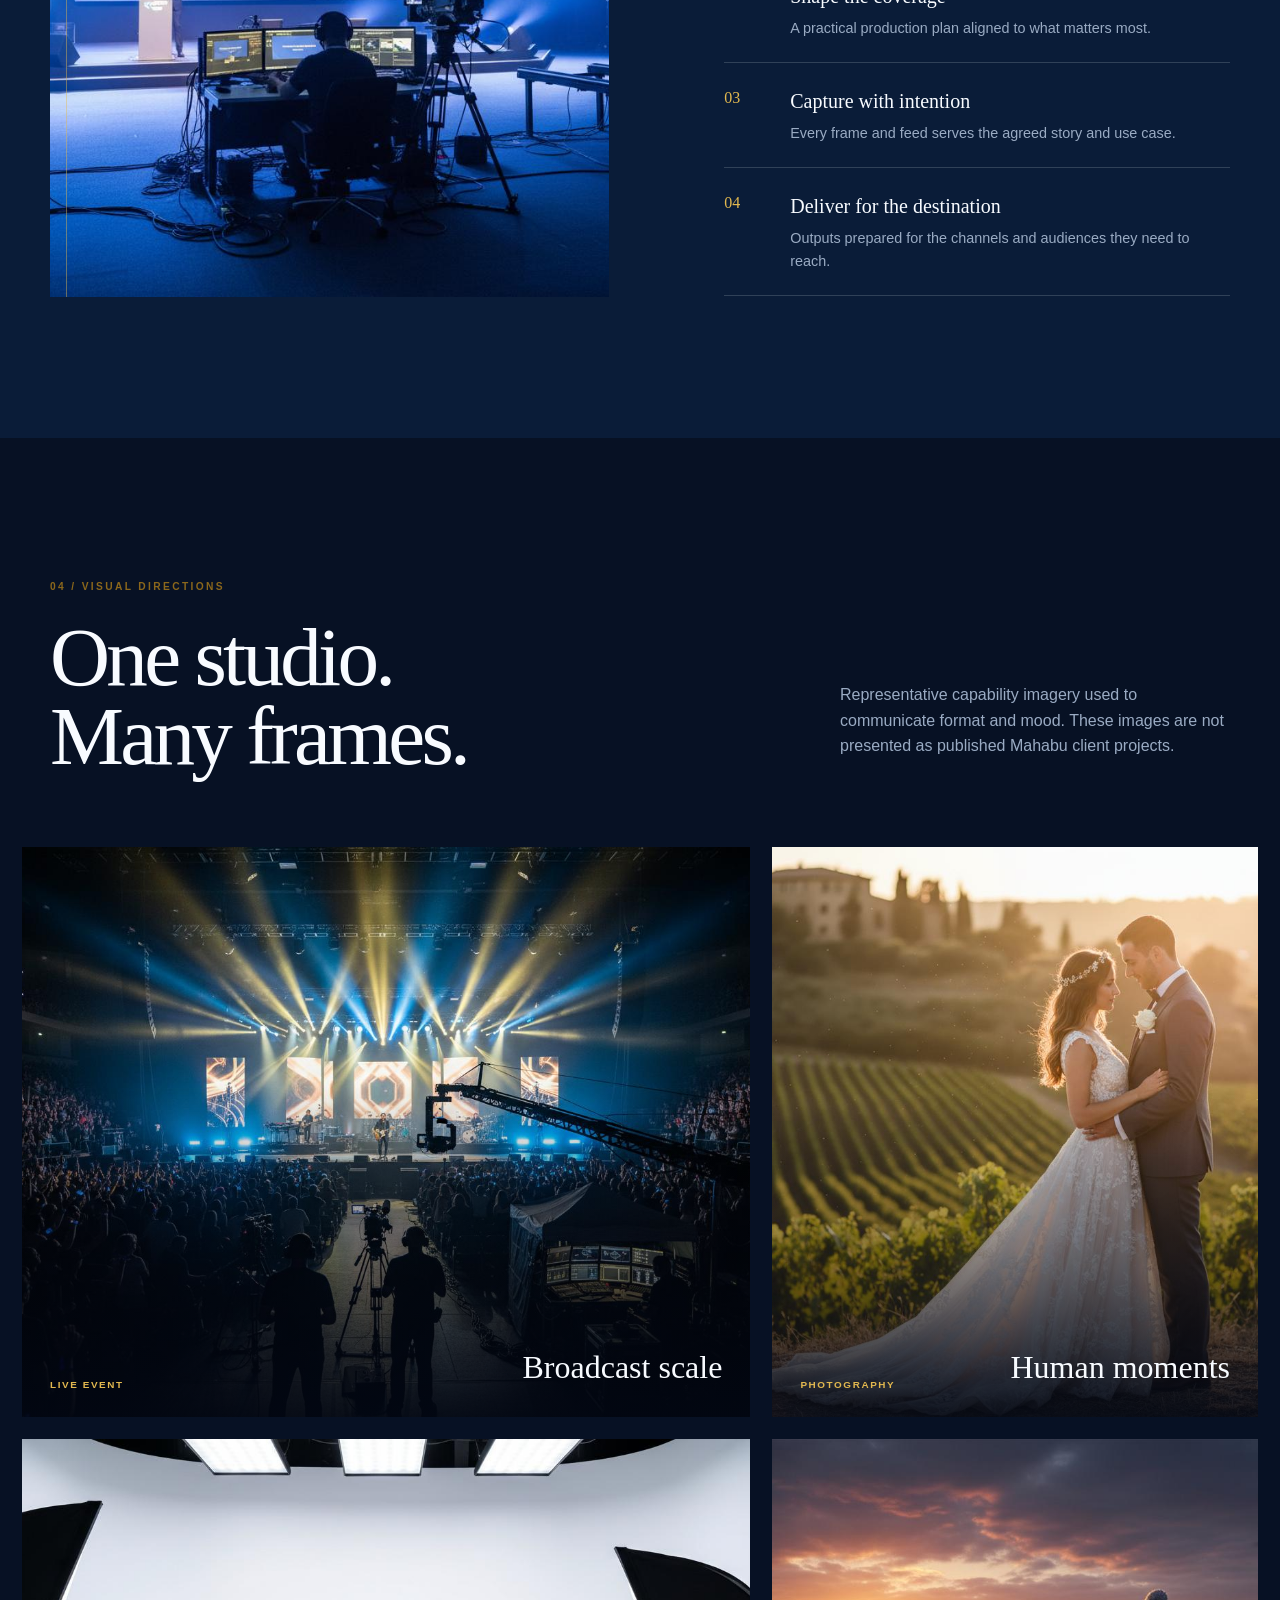
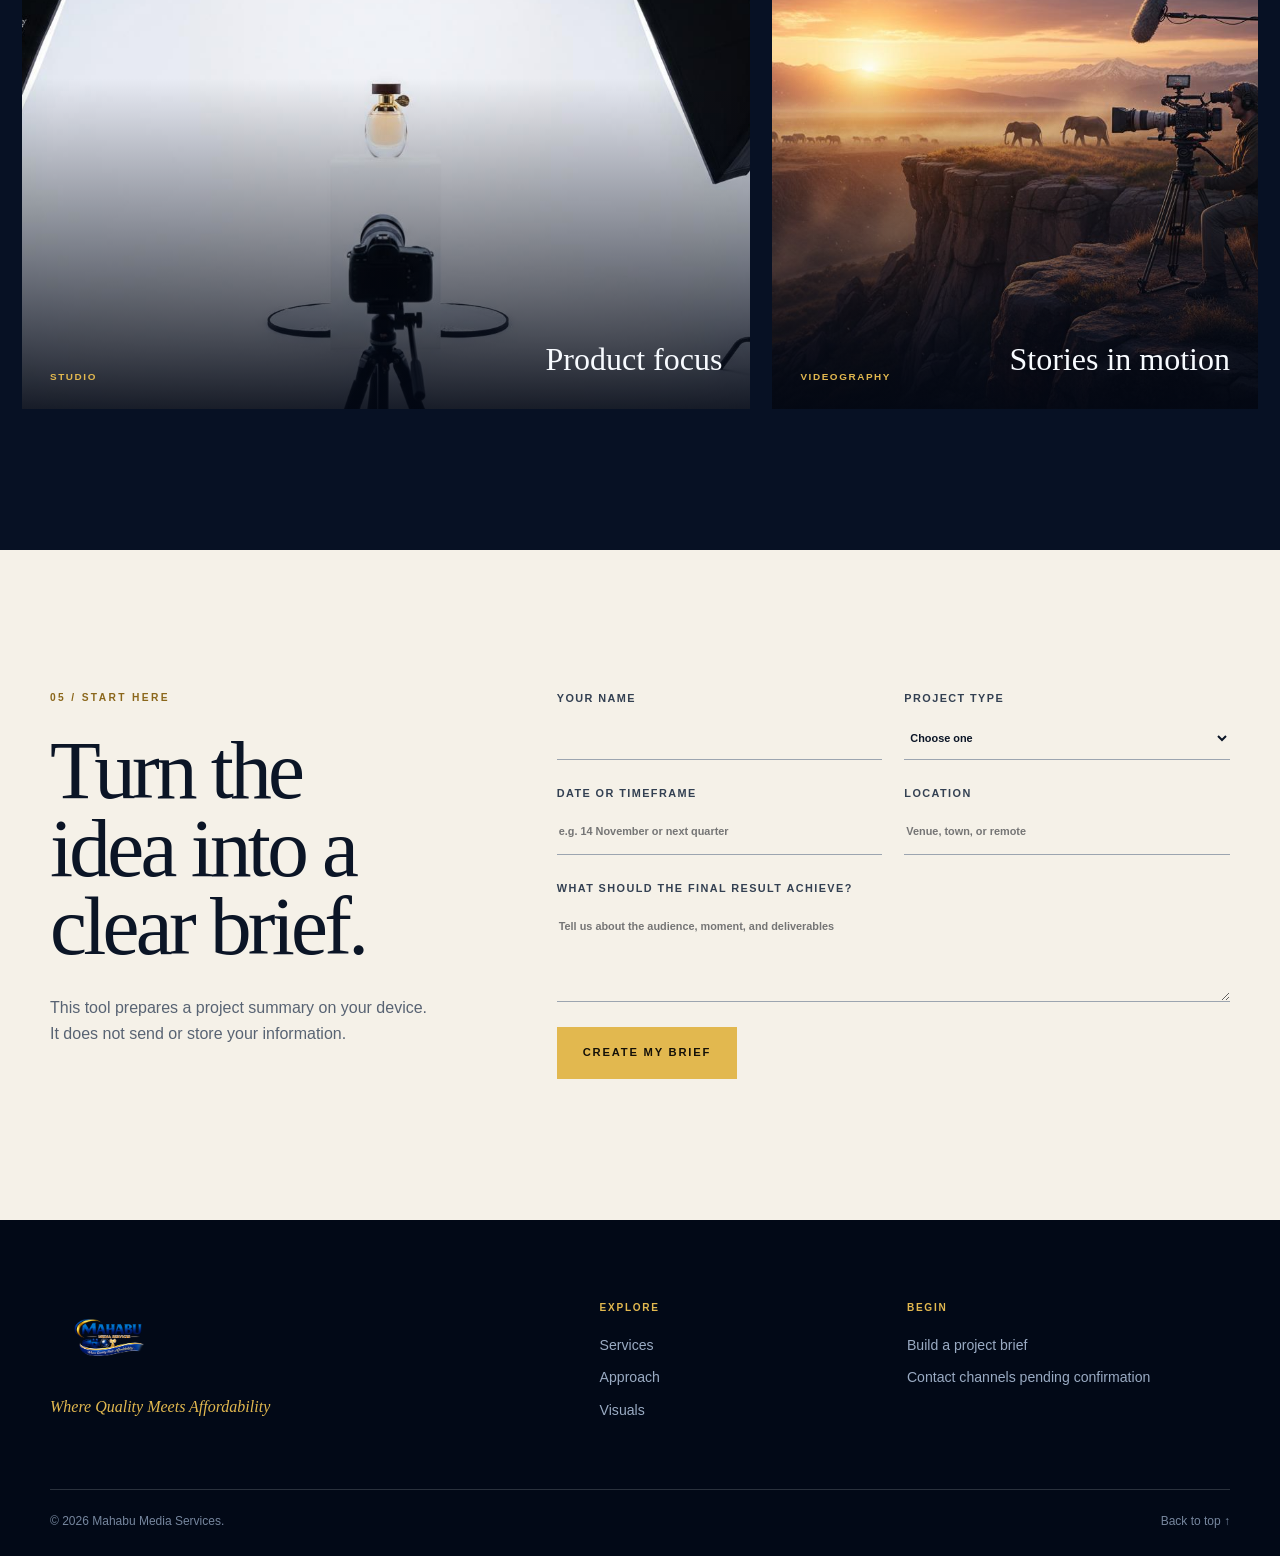
==== commit 0e36f50e: "Polish Mahabu media services website" ====
--- a/index.html
+++ b/index.html
@@ -1,513 +1,118 @@
-<!DOCTYPE html>
+<!doctype html>
 <html lang="en">
 <head>
-    <meta charset="UTF-8">
-    <meta name="viewport" content="width=device-width, initial-scale=1.0">
-    <title>Mahabu Media Services | Where Quality Meets Affordability</title>
-    <meta name="description" content="Professional media services including video production, photography, live streaming, and broadcasting. Quality media solutions at affordable prices.">
-    <link rel="stylesheet" href="css/style.css">
-    <link rel="preconnect" href="https://fonts.googleapis.com">
-    <link rel="preconnect" href="https://fonts.gstatic.com" crossorigin>
-    <link href="https://fonts.googleapis.com/css2?family=Poppins:wght@300;400;500;600;700;800&display=swap" rel="stylesheet">
-    <link rel="stylesheet" href="https://cdnjs.cloudflare.com/ajax/libs/font-awesome/6.4.0/css/all.min.css">
+  <meta charset="utf-8">
+  <meta name="viewport" content="width=device-width, initial-scale=1">
+  <meta name="theme-color" content="#061329">
+  <meta name="description" content="Mahabu Media Services supports event coverage, live streaming, photography, and videography with a clear, production-minded approach.">
+  <meta name="robots" content="index,follow,max-image-preview:large">
+  <meta property="og:type" content="website">
+  <meta property="og:title" content="Mahabu Media Services | Make the moment last">
+  <meta property="og:description" content="Event coverage, live streaming, photography, and videography—where quality meets affordability.">
+  <meta property="og:image" content="images/portfolio-6.jpg">
+  <meta property="og:image:alt" content="A large event production viewed from behind the cameras">
+  <meta name="twitter:card" content="summary_large_image">
+  <title>Mahabu Media Services | Make the moment last</title>
+  <link rel="icon" type="image/png" href="images/logo-optimized.png">
+  <link rel="manifest" href="site.webmanifest">
+  <link rel="preload" as="image" href="images/about-image.jpg" fetchpriority="high">
+  <link rel="stylesheet" href="css/style.css">
+  <script type="application/ld+json">
+    {"@context":"https://schema.org","@type":"ProfessionalService","name":"Mahabu Media Services","slogan":"Where Quality Meets Affordability","description":"Event coverage, live streaming, photography, and videography services."}
+  </script>
 </head>
 <body>
-    <!-- Navigation -->
-    <nav class="navbar" id="navbar">
-        <div class="container">
-            <a href="#" class="logo">
-                <img src="images/Mahabu Media Services logo - No background.png" alt="Mahabu Media Services">
-                <h1 class="logo-txt emboss">Mahabu</h1> <h1 class="logo-gold">Media Services</h1>
-            </a>
-            <button class="nav-toggle" id="navToggle" aria-label="Toggle navigation">
-                <span class="hamburger"></span>
-            </button>
-            <ul class="nav-menu" id="navMenu">
-                <li><a href="#home" class="nav-link active">Home</a></li>
-                <li><a href="#services" class="nav-link">Services</a></li>
-                <li><a href="#about" class="nav-link">About</a></li>
-                <li><a href="#portfolio" class="nav-link">Portfolio</a></li>
-                <li><a href="#contact" class="nav-link">Contact</a></li>
-            </ul>
+  <a class="skip-link" href="#main">Skip to main content</a>
+
+  <header class="site-header" data-header>
+    <div class="shell header-inner">
+      <a class="wordmark" href="#top" aria-label="Mahabu Media Services home">
+        <img src="images/logo-optimized.png" width="160" height="107" alt="">
+        <span>Mahabu<small>Media Services</small></span>
+      </a>
+      <button class="menu-toggle" type="button" aria-expanded="false" aria-controls="site-menu" data-menu-toggle>
+        <span class="sr-only">Open navigation</span><span aria-hidden="true"></span><span aria-hidden="true"></span>
+      </button>
+      <nav class="site-menu" id="site-menu" aria-label="Primary navigation" data-menu>
+        <a href="#services">Services</a><a href="#approach">Approach</a><a href="#work">Visuals</a><a class="header-cta" href="#brief">Build a brief <span aria-hidden="true">↗</span></a>
+      </nav>
+    </div>
+  </header>
+
+  <main id="main">
+    <section class="hero" id="top" aria-labelledby="hero-title">
+      <div class="hero-image" aria-hidden="true"></div>
+      <div class="hero-grid" aria-hidden="true"></div>
+      <div class="shell hero-inner">
+        <p class="kicker" data-reveal>Mahabu Media Services · Creative production</p>
+        <h1 id="hero-title" data-reveal>Make the moment.<br><em>Keep the feeling.</em></h1>
+        <div class="hero-bottom" data-reveal>
+          <p>Event coverage, live streaming, photography, and videography shaped around the story you need to tell.</p>
+          <div class="actions"><a class="button" href="#brief">Plan a project</a><a class="line-link" href="#work">See the formats <span aria-hidden="true">↓</span></a></div>
         </div>
-    </nav>
-
-    <!-- Hero Section -->
-    <section class="hero" id="home">
-        <img src="images/about-image.jpg" alt="" class="hero-bg-image" aria-hidden="true">
-        <div class="hero-overlay"></div>
-        <div class="hero-content">
-            <div class="container">
-                <h1 class="hero-title animate-fade-up">
-                    <span class="highlight">Professional</span> Media Services
-                </h1>
-                <p class="hero-subtitle animate-fade-up delay-1">
-                    Bringing Your Vision to Life with Quality & Affordability
-                </p>
-                <p class="hero-tagline animate-fade-up delay-2">
-                    Video Production • Photography • Live Streaming • Broadcasting
-                </p>
-                <div class="hero-buttons animate-fade-up delay-3">
-                    <a href="#services" class="btn btn-primary">Our Services</a>
-                    <a href="#contact" class="btn btn-secondary">Get a Quote</a>
-                </div>
-            </div>
-        </div>
-        <div class="hero-scroll">
-            <a href="#services" class="scroll-indicator">
-                <span>Scroll Down</span>
-                <i class="fas fa-chevron-down"></i>
-            </a>
-        </div>
+      </div>
+      <p class="hero-index" aria-hidden="true">MMS / 01</p>
     </section>
 
-    <!-- Services Section -->
-    <section class="services" id="services">
-        <div class="container">
-            <div class="section-header">
-                <span class="section-tag">What We Offer</span>
-                <h2 class="section-title">Our Services</h2>
-                <p class="section-desc">Comprehensive media solutions tailored to your needs</p>
-            </div>
-            <div class="services-grid">
-                <div class="service-card" data-aos="fade-up">
-                    <div class="service-icon">
-                        <i class="fas fa-video"></i>
-                    </div>
-                    <h3>Video Production</h3>
-                    <p>Professional video shooting, editing, and post-production services for commercials, documentaries, and corporate videos.</p>
-                    <a href="#contact" class="service-link">Learn More <i class="fas fa-arrow-right"></i></a>
-                </div>
-                <div class="service-card" data-aos="fade-up" data-aos-delay="100">
-                    <div class="service-icon">
-                        <i class="fas fa-camera"></i>
-                    </div>
-                    <h3>Photography</h3>
-                    <p>High-quality photography for events, portraits, product shoots, and commercial projects with professional editing.</p>
-                    <a href="#contact" class="service-link">Learn More <i class="fas fa-arrow-right"></i></a>
-                </div>
-                <div class="service-card" data-aos="fade-up" data-aos-delay="200">
-                    <div class="service-icon">
-                        <i class="fas fa-broadcast-tower"></i>
-                    </div>
-                    <h3>Live Streaming</h3>
-                    <p>Seamless live streaming solutions for events, conferences, weddings, and special occasions with multi-platform support.</p>
-                    <a href="#contact" class="service-link">Learn More <i class="fas fa-arrow-right"></i></a>
-                </div>
-                <div class="service-card" data-aos="fade-up" data-aos-delay="300">
-                    <div class="service-icon">
-                        <i class="fas fa-film"></i>
-                    </div>
-                    <h3>Film & Documentary</h3>
-                    <p>End-to-end film production services from concept development to final delivery for all your storytelling needs.</p>
-                    <a href="#contact" class="service-link">Learn More <i class="fas fa-arrow-right"></i></a>
-                </div>
-                <div class="service-card" data-aos="fade-up" data-aos-delay="400">
-                    <div class="service-icon">
-                        <i class="fas fa-microphone"></i>
-                    </div>
-                    <h3>Audio Production</h3>
-                    <p>Professional sound recording, voice-overs, audio mixing, and mastering for videos, podcasts, and commercials.</p>
-                    <a href="#contact" class="service-link">Learn More <i class="fas fa-arrow-right"></i></a>
-                </div>
-                <div class="service-card" data-aos="fade-up" data-aos-delay="500">
-                    <div class="service-icon">
-                        <i class="fas fa-paint-brush"></i>
-                    </div>
-                    <h3>Graphic Design</h3>
-                    <p>Creative graphic design services including logos, branding, promotional materials, and digital content creation.</p>
-                    <a href="#contact" class="service-link">Learn More <i class="fas fa-arrow-right"></i></a>
-                </div>
-            </div>
-        </div>
+    <section class="statement section" aria-labelledby="statement-title">
+      <div class="shell statement-grid">
+        <p class="section-index">01 / What matters</p>
+        <h2 id="statement-title" data-reveal>Your story deserves more than coverage. It deserves <em>presence.</em></h2>
+        <p class="statement-copy" data-reveal>Mahabu is positioned to help moments travel beyond the room—from a single still frame to a live broadcast. Each format starts with the audience, the atmosphere, and the outcome you want to preserve.</p>
+      </div>
     </section>
 
-    <!-- About Section -->
-    <section class="about" id="about">
-        <div class="container">
-            <div class="about-grid">
-                <div class="about-image" data-aos="fade-right">
-                    <div class="image-frame">
-                        <img src="images/about-image.jpg" alt="Mahabu Media Team at Work">
-                        <div class="experience-badge">
-                            <span class="years">10+</span>
-                            <span class="text">Years of<br>Experience</span>
-                        </div>
-                    </div>
-                </div>
-                <div class="about-content" data-aos="fade-left">
-                    <span class="section-tag">About Us</span>
-                    <h2 class="section-title">Your Trusted Media Partner</h2>
-                    <p class="about-text">
-                        At Mahabu Media Services, we believe that quality media production shouldn't break the bank. Our team of passionate professionals brings creativity, technical expertise, and dedication to every project.
-                    </p>
-                    <p class="about-text">
-                        From concept to completion, we work closely with our clients to deliver exceptional results that exceed expectations. Whether you're a small business, a large corporation, or an individual with a vision, we're here to bring your ideas to life.
-                    </p>
-                    <div class="about-features">
-                        <div class="feature">
-                            <i class="fas fa-check-circle"></i>
-                            <span>Professional Equipment</span>
-                        </div>
-                        <div class="feature">
-                            <i class="fas fa-check-circle"></i>
-                            <span>Experienced Team</span>
-                        </div>
-                        <div class="feature">
-                            <i class="fas fa-check-circle"></i>
-                            <span>Affordable Pricing</span>
-                        </div>
-                        <div class="feature">
-                            <i class="fas fa-check-circle"></i>
-                            <span>On-Time Delivery</span>
-                        </div>
-                    </div>
-                    <a href="#contact" class="btn btn-primary">Work With Us</a>
-                </div>
-            </div>
+    <section class="services section" id="services" aria-labelledby="services-title">
+      <div class="shell">
+        <div class="section-head"><div><p class="section-index">02 / Capabilities</p><h2 id="services-title">Built for the moment<br>and the replay.</h2></div><p>Choose a starting point. Final scope, availability, and pricing are confirmed for each project.</p></div>
+        <div class="service-stack">
+          <article data-reveal><span>01</span><h3>Event coverage</h3><p>Visual coverage planned around the people, details, and defining moments of your event.</p><a href="#brief" aria-label="Build an event coverage brief">Build a brief ↗</a></article>
+          <article data-reveal><span>02</span><h3>Live streaming</h3><p>A broadcast-minded approach for audiences joining from beyond the venue.</p><a href="#brief" aria-label="Build a live streaming brief">Build a brief ↗</a></article>
+          <article data-reveal><span>03</span><h3>Photography</h3><p>Purposeful still imagery for occasions, people, products, and brand communication.</p><a href="#brief" aria-label="Build a photography brief">Build a brief ↗</a></article>
+          <article data-reveal><span>04</span><h3>Videography</h3><p>Moving-image storytelling shaped for events, campaigns, documentaries, and digital channels.</p><a href="#brief" aria-label="Build a videography brief">Build a brief ↗</a></article>
         </div>
+      </div>
     </section>
 
-    <!-- Stats Section -->
-    <section class="stats">
-        <div class="container">
-            <div class="stats-grid">
-                <div class="stat-item" data-aos="zoom-in">
-                    <div class="stat-icon"><i class="fas fa-project-diagram"></i></div>
-                    <div class="stat-number" data-target="500">0</div>
-                    <div class="stat-label">Projects Completed</div>
-                </div>
-                <div class="stat-item" data-aos="zoom-in" data-aos-delay="100">
-                    <div class="stat-icon"><i class="fas fa-smile"></i></div>
-                    <div class="stat-number" data-target="350">0</div>
-                    <div class="stat-label">Happy Clients</div>
-                </div>
-                <div class="stat-item" data-aos="zoom-in" data-aos-delay="200">
-                    <div class="stat-icon"><i class="fas fa-award"></i></div>
-                    <div class="stat-number" data-target="25">0</div>
-                    <div class="stat-label">Awards Won</div>
-                </div>
-                <div class="stat-item" data-aos="zoom-in" data-aos-delay="300">
-                    <div class="stat-icon"><i class="fas fa-users"></i></div>
-                    <div class="stat-number" data-target="15">0</div>
-                    <div class="stat-label">Team Members</div>
-                </div>
-            </div>
-        </div>
+    <section class="approach section" id="approach" aria-labelledby="approach-title">
+      <div class="shell approach-grid">
+        <figure class="approach-image" data-reveal><img src="images/portfolio-3.jpg" width="1248" height="832" loading="lazy" alt="Cameras and production equipment set up for a live event"></figure>
+        <div class="approach-copy" data-reveal><p class="section-index">03 / Approach</p><h2 id="approach-title">Clear before<br>the cameras roll.</h2><ol><li><span>01</span><div><h3>Define the moment</h3><p>Audience, format, venue, timing, and the final deliverables.</p></div></li><li><span>02</span><div><h3>Shape the coverage</h3><p>A practical production plan aligned to what matters most.</p></div></li><li><span>03</span><div><h3>Capture with intention</h3><p>Every frame and feed serves the agreed story and use case.</p></div></li><li><span>04</span><div><h3>Deliver for the destination</h3><p>Outputs prepared for the channels and audiences they need to reach.</p></div></li></ol></div>
+      </div>
     </section>
 
-    <!-- Portfolio Section -->
-    <section class="portfolio" id="portfolio">
-        <div class="container">
-            <div class="section-header">
-                <span class="section-tag">Our Work</span>
-                <h2 class="section-title">Featured Projects</h2>
-                <p class="section-desc">A showcase of our recent media productions</p>
-            </div>
-            <div class="portfolio-filter">
-                <button class="filter-btn active" data-filter="all">All</button>
-                <button class="filter-btn" data-filter="video">Video</button>
-                <button class="filter-btn" data-filter="photo">Photography</button>
-                <button class="filter-btn" data-filter="live">Live Stream</button>
-            </div>
-            <div class="portfolio-grid">
-                <div class="portfolio-item" data-category="video" data-aos="fade-up">
-                    <div class="portfolio-image">
-                        <img src="images/portfolio-1.jpg" alt="Corporate Video Production">
-                        <div class="portfolio-overlay">
-                            <div class="portfolio-info">
-                                <h4>Corporate Brand Video</h4>
-                                <p>Video Production</p>
-                                <a href="#" class="portfolio-link"><i class="fas fa-play"></i></a>
-                            </div>
-                        </div>
-                    </div>
-                </div>
-                <div class="portfolio-item" data-category="photo" data-aos="fade-up" data-aos-delay="100">
-                    <div class="portfolio-image">
-                        <img src="images/portfolio-2.jpg" alt="Event Photography">
-                        <div class="portfolio-overlay">
-                            <div class="portfolio-info">
-                                <h4>Wedding Photography</h4>
-                                <p>Photography</p>
-                                <a href="#" class="portfolio-link"><i class="fas fa-image"></i></a>
-                            </div>
-                        </div>
-                    </div>
-                </div>
-                <div class="portfolio-item" data-category="live" data-aos="fade-up" data-aos-delay="200">
-                    <div class="portfolio-image">
-                        <img src="images/portfolio-3.jpg" alt="Live Streaming Event">
-                        <div class="portfolio-overlay">
-                            <div class="portfolio-info">
-                                <h4>Conference Live Stream</h4>
-                                <p>Live Streaming</p>
-                                <a href="#" class="portfolio-link"><i class="fas fa-broadcast-tower"></i></a>
-                            </div>
-                        </div>
-                    </div>
-                </div>
-                <div class="portfolio-item" data-category="video" data-aos="fade-up" data-aos-delay="300">
-                    <div class="portfolio-image">
-                        <img src="images/portfolio-4.jpg" alt="Documentary Film">
-                        <div class="portfolio-overlay">
-                            <div class="portfolio-info">
-                                <h4>Documentary Film</h4>
-                                <p>Video Production</p>
-                                <a href="#" class="portfolio-link"><i class="fas fa-play"></i></a>
-                            </div>
-                        </div>
-                    </div>
-                </div>
-                <div class="portfolio-item" data-category="photo" data-aos="fade-up" data-aos-delay="400">
-                    <div class="portfolio-image">
-                        <img src="images/portfolio-5.jpg" alt="Product Photography">
-                        <div class="portfolio-overlay">
-                            <div class="portfolio-info">
-                                <h4>Product Shoot</h4>
-                                <p>Photography</p>
-                                <a href="#" class="portfolio-link"><i class="fas fa-image"></i></a>
-                            </div>
-                        </div>
-                    </div>
-                </div>
-                <div class="portfolio-item" data-category="live" data-aos="fade-up" data-aos-delay="500">
-                    <div class="portfolio-image">
-                        <img src="images/portfolio-6.jpg" alt="Concert Live Stream">
-                        <div class="portfolio-overlay">
-                            <div class="portfolio-info">
-                                <h4>Concert Live Stream</h4>
-                                <p>Live Streaming</p>
-                                <a href="#" class="portfolio-link"><i class="fas fa-broadcast-tower"></i></a>
-                            </div>
-                        </div>
-                    </div>
-                </div>
-            </div>
-        </div>
+    <section class="work section" id="work" aria-labelledby="work-title">
+      <div class="shell work-head"><div><p class="section-index">04 / Visual directions</p><h2 id="work-title">One studio.<br>Many frames.</h2></div><p>Representative capability imagery used to communicate format and mood. These images are not presented as published Mahabu client projects.</p></div>
+      <div class="work-grid">
+        <figure class="work-card work-wide" data-reveal><img src="images/portfolio-6.jpg" width="1248" height="832" loading="lazy" alt="Concert production with cameras, stage lighting, and a live audience"><figcaption><span>Live event</span><strong>Broadcast scale</strong></figcaption></figure>
+        <figure class="work-card" data-reveal><img src="images/portfolio-2.jpg" width="1248" height="832" loading="lazy" alt="Wedding portrait at sunset"><figcaption><span>Photography</span><strong>Human moments</strong></figcaption></figure>
+        <figure class="work-card" data-reveal><img src="images/portfolio-5.jpg" width="1248" height="832" loading="lazy" alt="Product photography setup with camera and studio lights"><figcaption><span>Studio</span><strong>Product focus</strong></figcaption></figure>
+        <figure class="work-card work-wide" data-reveal><img src="images/portfolio-4.jpg" width="1248" height="832" loading="lazy" alt="Documentary film crew working in a landscape at sunset"><figcaption><span>Videography</span><strong>Stories in motion</strong></figcaption></figure>
+      </div>
     </section>
 
-    <!-- Testimonials Section -->
-    <section class="testimonials">
-        <div class="container">
-            <div class="section-header">
-                <span class="section-tag">Testimonials</span>
-                <h2 class="section-title">What Clients Say</h2>
-            </div>
-            <div class="testimonials-slider">
-                <div class="testimonial-item active">
-                    <div class="testimonial-content">
-                        <div class="stars">
-                            <i class="fas fa-star"></i>
-                            <i class="fas fa-star"></i>
-                            <i class="fas fa-star"></i>
-                            <i class="fas fa-star"></i>
-                            <i class="fas fa-star"></i>
-                        </div>
-                        <p class="testimonial-text">"Mahabu Media exceeded our expectations! The video quality was outstanding and the team was professional throughout. Highly recommended!"</p>
-                        <div class="testimonial-author">
-                            <img src="images/client-1.jpg" alt="Client">
-                            <div class="author-info">
-                                <h4>John Smith</h4>
-                                <span>CEO, Tech Solutions Ltd</span>
-                            </div>
-                        </div>
-                    </div>
-                </div>
-                <div class="testimonial-item">
-                    <div class="testimonial-content">
-                        <div class="stars">
-                            <i class="fas fa-star"></i>
-                            <i class="fas fa-star"></i>
-                            <i class="fas fa-star"></i>
-                            <i class="fas fa-star"></i>
-                            <i class="fas fa-star"></i>
-                        </div>
-                        <p class="testimonial-text">"Amazing photography services at a great price. They captured our wedding perfectly. Thank you Mahabu Media!"</p>
-                        <div class="testimonial-author">
-                            <img src="images/client-2.jpg" alt="Client">
-                            <div class="author-info">
-                                <h4>Sarah Johnson</h4>
-                                <span>Wedding Client</span>
-                            </div>
-                        </div>
-                    </div>
-                </div>
-                <div class="testimonial-item">
-                    <div class="testimonial-content">
-                        <div class="stars">
-                            <i class="fas fa-star"></i>
-                            <i class="fas fa-star"></i>
-                            <i class="fas fa-star"></i>
-                            <i class="fas fa-star"></i>
-                            <i class="fas fa-star"></i>
-                        </div>
-                        <p class="testimonial-text">"The live streaming for our conference was flawless. Professional team, excellent equipment, and great support."</p>
-                        <div class="testimonial-author">
-                            <img src="images/client-3.jpg" alt="Client">
-                            <div class="author-info">
-                                <h4>Michael Brown</h4>
-                                <span>Event Organizer</span>
-                            </div>
-                        </div>
-                    </div>
-                </div>
-                <div class="testimonial-nav">
-                    <button class="testimonial-prev"><i class="fas fa-chevron-left"></i></button>
-                    <button class="testimonial-next"><i class="fas fa-chevron-right"></i></button>
-                </div>
-            </div>
+    <section class="brief section" id="brief" aria-labelledby="brief-title">
+      <div class="shell brief-grid">
+        <div class="brief-intro"><p class="section-index">05 / Start here</p><h2 id="brief-title">Turn the idea into a clear brief.</h2><p>This tool prepares a project summary on your device. It does not send or store your information.</p></div>
+        <form class="brief-form" data-brief-form>
+          <div class="field-row"><label><span>Your name</span><input name="name" autocomplete="name" maxlength="80" required></label><label><span>Project type</span><select name="type" required><option value="">Choose one</option><option>Event coverage</option><option>Live streaming</option><option>Photography</option><option>Videography</option><option>Not sure yet</option></select></label></div>
+          <div class="field-row"><label><span>Date or timeframe</span><input name="timing" maxlength="80" placeholder="e.g. 14 November or next quarter"></label><label><span>Location</span><input name="location" maxlength="100" placeholder="Venue, town, or remote"></label></div>
+          <label><span>What should the final result achieve?</span><textarea name="goal" rows="4" maxlength="500" required placeholder="Tell us about the audience, moment, and deliverables"></textarea></label>
+          <div class="brief-actions"><button class="button" type="submit">Create my brief</button><p role="status" aria-live="polite" data-brief-status></p></div>
+        </form>
+        <div class="brief-result" hidden data-brief-result>
+          <div><p class="section-index">Prepared summary</p><h3>Your project brief</h3></div>
+          <textarea readonly rows="10" aria-label="Prepared project brief" data-brief-output></textarea>
+          <div class="brief-actions"><button class="button button-outline" type="button" data-copy-brief>Copy brief</button><p role="status" aria-live="polite" data-copy-status></p></div>
         </div>
+      </div>
     </section>
+  </main>
 
-    <!-- Contact Section -->
-    <section class="contact" id="contact">
-        <div class="container">
-            <div class="contact-grid">
-                <div class="contact-info" data-aos="fade-right">
-                    <span class="section-tag">Get In Touch</span>
-                    <h2 class="section-title">Let's Work Together</h2>
-                    <p class="contact-desc">Ready to bring your vision to life? Contact us today for a free consultation and quote.</p>
-                    <div class="contact-details">
-                        <div class="contact-item">
-                            <div class="contact-icon">
-                                <i class="fas fa-phone-alt"></i>
-                            </div>
-                            <div class="contact-text">
-                                <h4>Phone</h4>
-                                <p>+1 (555) 123-4567</p>
-                            </div>
-                        </div>
-                        <div class="contact-item">
-                            <div class="contact-icon">
-                                <i class="fas fa-envelope"></i>
-                            </div>
-                            <div class="contact-text">
-                                <h4>Email</h4>
-                                <p>info@mahabumedia.com</p>
-                            </div>
-                        </div>
-                        <div class="contact-item">
-                            <div class="contact-icon">
-                                <i class="fas fa-map-marker-alt"></i>
-                            </div>
-                            <div class="contact-text">
-                                <h4>Location</h4>
-                                <p>123 Media Street, Creative City</p>
-                            </div>
-                        </div>
-                    </div>
-                    <div class="social-links">
-                        <a href="#" class="social-link"><i class="fab fa-facebook-f"></i></a>
-                        <a href="#" class="social-link"><i class="fab fa-twitter"></i></a>
-                        <a href="#" class="social-link"><i class="fab fa-instagram"></i></a>
-                        <a href="#" class="social-link"><i class="fab fa-youtube"></i></a>
-                        <a href="#" class="social-link"><i class="fab fa-linkedin-in"></i></a>
-                    </div>
-                </div>
-                <div class="contact-form-wrapper" data-aos="fade-left">
-                    <form class="contact-form" id="contactForm">
-                        <div class="form-row">
-                            <div class="form-group">
-                                <label for="name">Your Name</label>
-                                <input type="text" id="name" name="name" placeholder="John Doe" required>
-                            </div>
-                            <div class="form-group">
-                                <label for="email">Your Email</label>
-                                <input type="email" id="email" name="email" placeholder="john@example.com" required>
-                            </div>
-                        </div>
-                        <div class="form-group">
-                            <label for="subject">Subject</label>
-                            <input type="text" id="subject" name="subject" placeholder="Project Inquiry" required>
-                        </div>
-                        <div class="form-group">
-                            <label for="service">Service Interested In</label>
-                            <select id="service" name="service">
-                                <option value="">Select a Service</option>
-                                <option value="video">Video Production</option>
-                                <option value="photo">Photography</option>
-                                <option value="live">Live Streaming</option>
-                                <option value="film">Film & Documentary</option>
-                                <option value="audio">Audio Production</option>
-                                <option value="design">Graphic Design</option>
-                            </select>
-                        </div>
-                        <div class="form-group">
-                            <label for="message">Your Message</label>
-                            <textarea id="message" name="message" rows="5" placeholder="Tell us about your project..." required></textarea>
-                        </div>
-                        <button type="submit" class="btn btn-primary btn-full">Send Message</button>
-                    </form>
-                </div>
-            </div>
-        </div>
-    </section>
-
-    <!-- CTA Section -->
-    <section class="cta">
-        <div class="container">
-            <div class="cta-content" data-aos="zoom-in">
-                <h2>Ready to Start Your Project?</h2>
-                <p>Get in touch today and let's create something amazing together!</p>
-                <a href="tel:+15551234567" class="btn btn-gold"><i class="fas fa-phone-alt"></i> Call Us Now</a>
-            </div>
-        </div>
-    </section>
-
-    <!-- Footer -->
-    <footer class="footer">
-        <div class="container">
-            <div class="footer-grid">
-                <div class="footer-brand">
-                    <img src="images/Mahabu Media Services logo - No background.png" alt="Mahabu Media Services logo" class="footer-logo">
-                    <p class="footer-tagline">Where Quality Meets Affordability</p>
-                    <p class="footer-desc">Professional media services delivering exceptional quality at affordable prices. Your vision, our expertise.</p>
-                </div>
-                <div class="footer-links">
-                    <h4>Quick Links</h4>
-                    <ul>
-                        <li><a href="#home">Home</a></li>
-                        <li><a href="#services">Services</a></li>
-                        <li><a href="#about">About Us</a></li>
-                        <li><a href="#portfolio">Portfolio</a></li>
-                        <li><a href="#contact">Contact</a></li>
-                    </ul>
-                </div>
-                <div class="footer-links">
-                    <h4>Services</h4>
-                    <ul>
-                        <li><a href="#">Video Production</a></li>
-                        <li><a href="#">Photography</a></li>
-                        <li><a href="#">Live Streaming</a></li>
-                        <li><a href="#">Film & Documentary</a></li>
-                        <li><a href="#">Graphic Design</a></li>
-                    </ul>
-                </div>
-                <div class="footer-newsletter">
-                    <h4>Newsletter</h4>
-                    <p>Subscribe for updates and special offers</p>
-                    <form class="newsletter-form" id="newsletterForm">
-                        <input type="email" placeholder="Your email address" required>
-                        <button type="submit"><i class="fas fa-paper-plane"></i></button>
-                    </form>
-                </div>
-            </div>
-            <div class="footer-bottom">
-                <p>&copy; 2024 Mahabu Media Services. All Rights Reserved.</p>
-                <div class="footer-legal">
-                    <a href="#">Privacy Policy</a>
-                    <a href="#">Terms of Service</a>
-                </div>
-            </div>
-        </div>
-    </footer>
-
-    <!-- Back to Top Button -->
-    <button class="back-to-top" id="backToTop" aria-label="Back to top">
-        <i class="fas fa-arrow-up"></i>
-    </button>
-
-    <script src="js/main.js"></script>
+  <footer class="site-footer">
+    <div class="shell footer-top"><div class="footer-mark"><img src="images/logo-optimized.png" width="180" height="120" loading="lazy" alt=""><p>Where Quality Meets Affordability</p></div><div><p class="footer-label">Explore</p><a href="#services">Services</a><a href="#approach">Approach</a><a href="#work">Visuals</a></div><div><p class="footer-label">Begin</p><a href="#brief">Build a project brief</a><span>Contact channels pending confirmation</span></div></div>
+    <div class="shell footer-bottom"><p>© <span data-year></span> Mahabu Media Services.</p><a href="#top">Back to top ↑</a></div>
+  </footer>
+  <script src="js/main.js" defer></script>
 </body>
-</html>+</html>
--- a/css/style.css
+++ b/css/style.css
@@ -1,1483 +1,189 @@
-/* ============================================
-   Mahabu Media Services - Main Stylesheet
-   Color Scheme: Blue (#0047AB) & Gold (#D4AF37)
-   ============================================ */
-
-/* CSS Variables */
 :root {
-    --primary-blue: #0047AB;
-    --primary-blue-dark: #003380;
-    --primary-blue-light: #1a6ad4;
-    --gold: #D4AF37;
-    --gold-light: #E8C84A;
-    --gold-dark: #B8962E;
-    --white: #FFFFFF;
-    --black: #1A1A1A;
-    --gray-100: #F8F9FA;
-    --gray-200: #E9ECEF;
-    --gray-300: #DEE2E6;
-    --gray-400: #CED4DA;
-    --gray-500: #ADB5BD;
-    --gray-600: #6C757D;
-    --gray-700: #495057;
-    --gray-800: #343A40;
-    --gray-900: #212529;
-    
-    --font-primary: 'Poppins', sans-serif;
-    --transition: all 0.3s ease;
-    --shadow-sm: 0 2px 4px rgba(0, 0, 0, 0.1);
-    --shadow-md: 0 4px 12px rgba(0, 0, 0, 0.15);
-    --shadow-lg: 0 8px 30px rgba(0, 0, 0, 0.2);
-    --shadow-gold: 0 4px 20px rgba(212, 175, 55, 0.3);
-    
-    --border-radius: 8px;
-    --border-radius-lg: 16px;
+  --navy: #061329;
+  --navy-2: #0a1c38;
+  --blue: #0d5bd7;
+  --blue-bright: #3f8cff;
+  --gold: #e2b84f;
+  --paper: #f5f1e8;
+  --white: #f8fbff;
+  --muted: #9aabc3;
+  --ink: #0b1526;
+  --line: rgba(248, 251, 255, .16);
+  --sans: "Segoe UI", Arial, sans-serif;
+  --display: Georgia, "Times New Roman", serif;
+  --shell: min(1180px, calc(100% - 44px));
 }
 
-/* Reset & Base */
-*, *::before, *::after {
-    margin: 0;
-    padding: 0;
-    box-sizing: border-box;
+*, *::before, *::after { box-sizing: border-box; }
+html { scroll-behavior: smooth; }
+body { margin: 0; overflow-x: hidden; background: var(--navy); color: var(--white); font-family: var(--sans); line-height: 1.6; }
+body.menu-open { overflow: hidden; }
+img { display: block; max-width: 100%; }
+a { color: inherit; text-decoration: none; }
+button, input, select, textarea { font: inherit; }
+button, a { -webkit-tap-highlight-color: transparent; }
+:focus-visible { outline: 3px solid var(--gold); outline-offset: 4px; }
+.shell { width: var(--shell); margin-inline: auto; }
+.section { padding-block: clamp(90px, 11vw, 160px); }
+.sr-only { position: absolute; width: 1px; height: 1px; padding: 0; margin: -1px; overflow: hidden; clip: rect(0, 0, 0, 0); white-space: nowrap; border: 0; }
+.skip-link { position: fixed; z-index: 1000; top: 12px; left: 12px; padding: 10px 16px; background: var(--gold); color: var(--ink); transform: translateY(-170%); }
+.skip-link:focus { transform: none; }
+
+.site-header { position: fixed; inset: 0 0 auto; z-index: 100; border-bottom: 1px solid transparent; transition: background .25s ease, border-color .25s ease; }
+.site-header.scrolled { background: rgba(6, 19, 41, .94); border-color: var(--line); backdrop-filter: blur(16px); }
+.header-inner { min-height: 86px; display: flex; align-items: center; justify-content: space-between; gap: 32px; }
+.wordmark { display: flex; align-items: center; gap: 10px; min-width: max-content; }
+.wordmark img { width: 55px; height: 46px; object-fit: cover; object-position: 50% 45%; border-radius: 7px; }
+.wordmark > span { display: grid; font-family: var(--display); font-size: 1.2rem; line-height: 1; letter-spacing: .04em; }
+.wordmark small { margin-top: 6px; color: var(--gold); font-family: var(--sans); font-size: .54rem; font-weight: 700; letter-spacing: .18em; text-transform: uppercase; }
+.site-menu { display: flex; align-items: center; gap: clamp(24px, 3vw, 42px); font-size: .7rem; font-weight: 700; letter-spacing: .16em; text-transform: uppercase; }
+.site-menu > a:not(.header-cta) { color: #d8e3f3; }
+.site-menu > a:not(.header-cta):hover { color: var(--gold); }
+.header-cta { padding-bottom: 4px; border-bottom: 1px solid var(--gold); color: var(--gold); }
+.menu-toggle { display: none; width: 48px; height: 48px; border: 1px solid var(--line); background: transparent; color: var(--white); }
+.menu-toggle > span[aria-hidden] { display: block; width: 22px; height: 1px; margin: 6px auto; background: currentColor; transition: transform .2s ease; }
+.menu-toggle[aria-expanded="true"] > span[aria-hidden]:first-of-type { transform: translateY(3.5px) rotate(45deg); }
+.menu-toggle[aria-expanded="true"] > span[aria-hidden]:last-of-type { transform: translateY(-3.5px) rotate(-45deg); }
+
+.kicker, .section-index { margin: 0; color: var(--gold); font-size: .64rem; font-weight: 700; letter-spacing: .23em; text-transform: uppercase; }
+h1, h2, h3, p { margin-top: 0; }
+h1, h2 { font-family: var(--display); font-weight: 400; line-height: .94; letter-spacing: -.045em; }
+h1 { margin: 28px 0 34px; font-size: clamp(4.1rem, 9.8vw, 9rem); }
+h1 em, h2 em { color: var(--gold); font-weight: 400; }
+h2 { margin: 0; font-size: clamp(3rem, 6.5vw, 6rem); }
+h3 { margin-bottom: 12px; }
+.button { display: inline-flex; min-height: 52px; align-items: center; justify-content: center; border: 1px solid var(--gold); padding: 13px 25px; background: var(--gold); color: #151109; font-size: .7rem; font-weight: 800; letter-spacing: .16em; text-transform: uppercase; cursor: pointer; transition: transform .2s ease, background .2s ease; }
+.button:hover { transform: translateY(-2px); background: #f1cd70; }
+.button-outline { background: transparent; color: var(--gold); }
+.button-outline:hover { color: var(--ink); }
+.line-link { display: inline-flex; gap: 12px; align-items: center; padding-bottom: 4px; border-bottom: 1px solid rgba(248, 251, 255, .5); font-size: .7rem; font-weight: 800; letter-spacing: .13em; text-transform: uppercase; }
+
+.hero { position: relative; min-height: 820px; height: 100svh; isolation: isolate; overflow: hidden; }
+.hero-image { position: absolute; inset: 0; z-index: -3; background: url("../images/about-image.jpg") 50% 42% / cover no-repeat; transform: scale(1.02); }
+.hero::before { content: ""; position: absolute; inset: 0; z-index: -2; background: linear-gradient(90deg, rgba(3, 13, 31, .97) 0%, rgba(3, 13, 31, .83) 48%, rgba(3, 13, 31, .42) 100%), linear-gradient(0deg, rgba(3, 13, 31, .78), transparent 55%); }
+.hero-grid { position: absolute; inset: 0; z-index: -1; background-image: linear-gradient(rgba(255,255,255,.045) 1px, transparent 1px), linear-gradient(90deg, rgba(255,255,255,.045) 1px, transparent 1px); background-size: 9vw 9vw; mask-image: linear-gradient(to right, #000, transparent 75%); }
+.hero-inner { height: 100%; display: flex; flex-direction: column; justify-content: flex-end; padding-top: 130px; padding-bottom: clamp(70px, 9vh, 108px); }
+.hero-inner h1 { max-width: 1100px; }
+.hero-bottom { display: flex; justify-content: space-between; align-items: end; gap: 60px; }
+.hero-bottom > p { max-width: 500px; margin-bottom: 0; color: #c3d0e2; font-size: clamp(1rem, 1.45vw, 1.17rem); }
+.actions { display: flex; align-items: center; flex-wrap: wrap; gap: 28px; }
+.hero-index { position: absolute; right: 24px; bottom: 20px; margin: 0; color: rgba(255,255,255,.44); font-size: .62rem; letter-spacing: .2em; writing-mode: vertical-rl; }
+
+.statement { background: var(--paper); color: var(--ink); }
+.statement-grid { display: grid; grid-template-columns: 150px 1.25fr .65fr; gap: clamp(35px, 6vw, 90px); align-items: start; }
+.statement .section-index, .services .section-index, .work .section-index, .brief .section-index { color: #8b671b; }
+.statement-copy { padding-top: 12px; color: #536071; font-size: 1.06rem; }
+
+.services { background: var(--paper); color: var(--ink); border-top: 1px solid rgba(11, 21, 38, .12); }
+.section-head { display: grid; grid-template-columns: 1fr 320px; align-items: end; gap: 60px; margin-bottom: 64px; }
+.section-head .section-index, .work-head .section-index { margin-bottom: 23px; }
+.section-head > p, .work-head > p { color: #586373; }
+.service-stack { border-top: 1px solid rgba(11, 21, 38, .2); }
+.service-stack article { display: grid; grid-template-columns: 58px 1fr 1fr 120px; gap: 30px; align-items: center; min-height: 155px; border-bottom: 1px solid rgba(11, 21, 38, .2); }
+.service-stack article > span { color: #8b671b; font-family: var(--display); }
+.service-stack h3 { margin: 0; font-family: var(--display); font-size: clamp(1.7rem, 3vw, 2.7rem); font-weight: 400; }
+.service-stack p { margin: 0; color: #586373; }
+.service-stack a { justify-self: end; color: #8b671b; font-size: .67rem; font-weight: 800; letter-spacing: .1em; text-transform: uppercase; }
+
+.approach { background: var(--navy-2); }
+.approach-grid { display: grid; grid-template-columns: 1.05fr .95fr; gap: clamp(55px, 9vw, 125px); align-items: center; }
+.approach-image { position: relative; margin: 0; aspect-ratio: 4 / 5; overflow: hidden; }
+.approach-image::after { content: ""; position: absolute; inset: 0; border: 1px solid rgba(226, 184, 79, .45); transform: translate(16px, 16px); pointer-events: none; }
+.approach-image img { width: 100%; height: 100%; object-fit: cover; }
+.approach-copy .section-index { margin-bottom: 28px; }
+.approach-copy h2 { margin-bottom: 52px; }
+.approach-copy ol { list-style: none; margin: 0; padding: 0; border-top: 1px solid var(--line); }
+.approach-copy li { display: grid; grid-template-columns: 46px 1fr; gap: 20px; padding: 22px 0; border-bottom: 1px solid var(--line); }
+.approach-copy li > span { color: var(--gold); font-family: var(--display); }
+.approach-copy h3 { margin: 0 0 5px; font-family: var(--display); font-size: 1.25rem; font-weight: 400; }
+.approach-copy li p { margin: 0; color: var(--muted); font-size: .9rem; }
+
+.work { background: #071124; }
+.work-head { width: var(--shell); margin: 0 auto 72px; display: grid; grid-template-columns: 1fr 390px; gap: 70px; align-items: end; }
+.work-head > p { color: var(--muted); }
+.work-grid { width: min(1380px, calc(100% - 44px)); margin-inline: auto; display: grid; grid-template-columns: 1.2fr .8fr; gap: 22px; }
+.work-card { position: relative; margin: 0; min-height: 420px; overflow: hidden; background: #020713; }
+.work-card img { width: 100%; height: 100%; object-fit: cover; transition: transform .6s cubic-bezier(.2,.7,.2,1); }
+.work-card::after { content: ""; position: absolute; inset: 0; background: linear-gradient(0deg, rgba(2,7,19,.9), transparent 58%); }
+.work-card:hover img { transform: scale(1.035); }
+.work-wide { min-height: 570px; }
+.work-card figcaption { position: absolute; z-index: 1; left: 28px; right: 28px; bottom: 24px; display: flex; align-items: end; justify-content: space-between; gap: 24px; }
+.work-card figcaption span { color: var(--gold); font-size: .62rem; font-weight: 800; letter-spacing: .16em; text-transform: uppercase; }
+.work-card figcaption strong { font-family: var(--display); font-size: clamp(1.35rem, 2.5vw, 2.3rem); font-weight: 400; }
+
+.brief { background: var(--paper); color: var(--ink); }
+.brief-grid { display: grid; grid-template-columns: .72fr 1.28fr; gap: clamp(60px, 10vw, 145px); align-items: start; }
+.brief-intro .section-index { margin-bottom: 24px; }
+.brief-intro h2 { margin-bottom: 30px; }
+.brief-intro > p:last-child { max-width: 430px; color: #586373; }
+.brief-form { display: grid; gap: 25px; }
+.field-row { display: grid; grid-template-columns: 1fr 1fr; gap: 22px; }
+.brief-form label { display: grid; gap: 8px; color: #334052; font-size: .68rem; font-weight: 800; letter-spacing: .13em; text-transform: uppercase; }
+.brief-form input, .brief-form select, .brief-form textarea, .brief-result textarea { width: 100%; border: 0; border-bottom: 1px solid #9ca5b0; border-radius: 0; padding: 13px 2px; background: transparent; color: var(--ink); text-transform: none; letter-spacing: normal; }
+.brief-form textarea, .brief-result textarea { resize: vertical; }
+.brief-form input:focus, .brief-form select:focus, .brief-form textarea:focus, .brief-result textarea:focus { outline: 2px solid transparent; border-color: #725415; box-shadow: 0 2px 0 #725415; }
+.brief-actions { display: flex; align-items: center; gap: 22px; flex-wrap: wrap; }
+.brief-actions p { margin: 0; color: #725415; font-size: .84rem; font-weight: 700; }
+.brief-result { grid-column: 1 / -1; display: grid; grid-template-columns: .55fr 1fr; gap: 40px 70px; margin-top: 25px; padding: 42px; border: 1px solid #c1b8a8; background: #ebe5d9; }
+.brief-result[hidden] { display: none; }
+.brief-result h3 { margin: 16px 0 0; font-family: var(--display); font-size: 2rem; font-weight: 400; }
+.brief-result .brief-actions { grid-column: 2; }
+
+.site-footer { padding: 80px 0 25px; background: #020917; }
+.footer-top { display: grid; grid-template-columns: 1.5fr .75fr 1fr; gap: 65px; padding-bottom: 68px; }
+.footer-mark img { width: 116px; height: 78px; object-fit: cover; object-position: 50% 45%; border-radius: 9px; }
+.footer-mark p { margin: 16px 0 0; color: var(--gold); font-family: var(--display); font-style: italic; }
+.footer-top > div:not(.footer-mark) { display: flex; flex-direction: column; align-items: flex-start; gap: 10px; color: var(--muted); font-size: .88rem; }
+.footer-top a:hover { color: var(--gold); }
+.footer-label { margin-bottom: 8px; color: var(--gold); font-size: .63rem; font-weight: 800; letter-spacing: .17em; text-transform: uppercase; }
+.footer-bottom { display: flex; justify-content: space-between; gap: 22px; padding-top: 22px; border-top: 1px solid var(--line); color: #76869e; font-size: .75rem; }
+.footer-bottom p { margin: 0; }
+
+.reveal-ready [data-reveal] { opacity: 0; transform: translateY(22px); transition: opacity .7s ease, transform .7s ease; }
+.reveal-ready [data-reveal].revealed { opacity: 1; transform: none; }
+
+@media (max-width: 900px) {
+  :root { --shell: min(100% - 34px, 700px); }
+  .menu-toggle { display: block; }
+  .site-menu { position: fixed; inset: 86px 0 auto; display: grid; gap: 0; padding: 8px 24px 28px; background: rgba(6,19,41,.985); border-bottom: 1px solid var(--line); opacity: 0; visibility: hidden; transform: translateY(-10px); transition: opacity .2s ease, transform .2s ease, visibility .2s; }
+  .site-menu.open { opacity: 1; visibility: visible; transform: none; }
+  .site-menu a { padding: 17px 0; border-bottom: 1px solid var(--line); }
+  .hero-bottom { align-items: flex-start; flex-direction: column; gap: 34px; }
+  .statement-grid { grid-template-columns: 1fr; }
+  .statement-grid .section-index { margin-bottom: 8px; }
+  .section-head, .work-head { grid-template-columns: 1fr; gap: 25px; }
+  .service-stack article { grid-template-columns: 46px 1fr; padding: 30px 0; }
+  .service-stack article p, .service-stack article a { grid-column: 2; justify-self: start; }
+  .approach-grid, .brief-grid { grid-template-columns: 1fr; }
+  .approach-image { max-height: 720px; }
+  .brief-result { grid-template-columns: 1fr; }
+  .brief-result .brief-actions { grid-column: 1; }
+  .footer-top { grid-template-columns: 1fr 1fr; }
+  .footer-mark { grid-column: 1 / -1; }
 }
 
-html {
-    scroll-behavior: smooth;
-    font-size: 16px;
+@media (max-width: 600px) {
+  .section { padding-block: 84px; }
+  .header-inner { min-height: 76px; }
+  .wordmark img { width: 47px; height: 40px; }
+  .site-menu { top: 76px; }
+  .hero { min-height: 740px; }
+  .hero-inner { padding-top: 118px; padding-bottom: 58px; }
+  h1 { font-size: clamp(3.8rem, 18vw, 5.4rem); }
+  .actions { align-items: flex-start; flex-direction: column; }
+  .service-stack article { gap: 18px; }
+  .work-grid { width: calc(100% - 28px); grid-template-columns: 1fr; }
+  .work-card, .work-wide { min-height: 420px; }
+  .work-card figcaption { align-items: flex-start; flex-direction: column; gap: 7px; }
+  .field-row { grid-template-columns: 1fr; }
+  .brief-result { padding: 28px 20px; }
+  .footer-top { grid-template-columns: 1fr; gap: 38px; }
+  .footer-mark { grid-column: auto; }
+  .footer-bottom { flex-direction: column; }
 }
 
-body {
-    font-family: var(--font-primary);
-    line-height: 1.6;
-    color: var(--gray-800);
-    background-color: var(--white);
-    overflow-x: hidden;
+@media (prefers-reduced-motion: reduce) {
+  html { scroll-behavior: auto; }
+  *, *::before, *::after { animation-duration: .01ms !important; animation-iteration-count: 1 !important; transition-duration: .01ms !important; }
+  .reveal-ready [data-reveal] { opacity: 1; transform: none; }
 }
-
-a {
-    text-decoration: none;
-    color: inherit;
-    transition: var(--transition);
-}
-
-ul {
-    list-style: none;
-}
-
-img {
-    max-width: 100%;
-    height: auto;
-    display: block;
-}
-
-.container {
-    max-width: 1200px;
-    margin: 0 auto;
-    padding: 0 20px;
-}
-
-/* ============================================
-   Navigation
-   ============================================ */
-.navbar {
-    position: fixed;
-    top: 0;
-    left: 0;
-    width: 100%;
-    z-index: 1000;
-    background: transparent;
-    transition: var(--transition);
-    padding: 15px 0;
-}
-
-.navbar.scrolled {
-    background: rgba(255, 255, 255, 0.98);
-    box-shadow: var(--shadow-md);
-    padding: 10px 0;
-}
-
-.navbar .container {
-    display: flex;
-    align-items: center;
-    justify-content: space-between;
-    gap: 20px;
-}
-
-.logo {
-    flex: 0 0 auto;
-    max-width: none;
-    display: flex;    
-    align-items: center;
-    gap: 15px;
-}
-
-.logo-txt {
-    font-size: clamp(1.6rem, 4vw, 2.5rem);
-    font-weight: 900;
-    text-transform: uppercase;
-    letter-spacing: 2px;
-    background: linear-gradient(to bottom,
-        #6ec1ff 0%,
-        #1e73be 40%,
-        #0b3d91 70%,
-        #021f4d 100%
-    );
-    -webkit-background-clip: text;
-    background-clip: text;
-    -webkit-text-fill-color: transparent;
-
-    text-shadow: 
-        0 2px 0 #000,
-        0 4px 6px rgba(0, 0, 0, 0.6),
-        0 0 10px rgba(0, 140, 255, 0.5);
-}
-
-.emboss {
-    text-shadow: 
-        1px 1px 0 #000,
-        2px 2px 0 #001a33,
-        3px 3px 0 rgba(0,0,0,0.7);
-}
-
-.logo-gold {
-    font-size: 24px;
-    font-weight: 700;
-    letter-spacing: 1px;
-    background: linear-gradient(to bottom,
-        #fff4b0 0%,
-        #ffd700 40%,
-        #c9a100 70%,
-        #7a5c00 100%
-    );
-    -webkit-background-clip: text;
-    background-clip: text;
-    -webkit-text-fill-color: transparent;
-
-    text-shadow: 
-        0 1px 0 #000,
-        0 2px 4px rgba(0, 0, 0, 0.5);
-}
-
-.logo img {
-    height: 60px;
-    width: auto;
-    transition: var(--transition);
-}
-
-.navbar.scrolled .logo img {
-    height: 50px;
-}
-
-.nav-menu {
-    display: flex;
-    align-items: center;
-    gap: 30px;
-}
-
-.nav-link {
-    font-weight: 500;
-    font-size: 0.95rem;
-    color: var(--white);
-    position: relative;
-    padding: 5px 0;
-}
-
-.navbar.scrolled .nav-link {
-    color: var(--gray-800);
-}
-
-.nav-link::after {
-    content: '';
-    position: absolute;
-    bottom: 0;
-    left: 0;
-    width: 0;
-    height: 2px;
-    background: var(--gold);
-    transition: var(--transition);
-}
-
-.nav-link:hover::after,
-.nav-link.active::after {
-    width: 100%;
-}
-
-.nav-link:hover,
-.nav-link.active {
-    color: var(--gold);
-}
-
-/* Mobile Navigation Toggle */
-.nav-toggle {
-    display: none;
-    background: none;
-    border: none;
-    cursor: pointer;
-    padding: 10px;
-    z-index: 1001;
-}
-
-.hamburger {
-    display: block;
-    width: 25px;
-    height: 3px;
-    background: var(--white);
-    position: relative;
-    transition: var(--transition);
-}
-
-.navbar.scrolled .hamburger {
-    background: var(--primary-blue);
-}
-
-.hamburger::before,
-.hamburger::after {
-    content: '';
-    position: absolute;
-    width: 25px;
-    height: 3px;
-    background: var(--white);
-    transition: var(--transition);
-}
-
-.navbar.scrolled .hamburger::before,
-.navbar.scrolled .hamburger::after {
-    background: var(--primary-blue);
-}
-
-.hamburger::before {
-    top: -8px;
-}
-
-.hamburger::after {
-    top: 8px;
-}
-
-.nav-toggle.active .hamburger {
-    background: transparent;
-}
-
-.nav-toggle.active .hamburger::before {
-    top: 0;
-    transform: rotate(45deg);
-    background: var(--primary-blue);
-}
-
-.nav-toggle.active .hamburger::after {
-    top: 0;
-    transform: rotate(-45deg);
-    background: var(--primary-blue);
-}
-
-/* ============================================
-   Hero Section
-   ============================================ */
-.hero {
-    position: relative;
-    min-height: 100vh;
-    display: flex;
-    align-items: center;
-    justify-content: center;
-    background-color: var(--primary-blue-dark);
-    overflow: hidden;
-    z-index: 1;
-}
-
-.hero-bg-image {
-    position: absolute;
-    top: 0;
-    left: 0;
-    width: 100%;
-    height: 100%;
-    object-fit: cover;
-    object-position: center;
-    opacity: 0.3;
-    animation: float 20s linear infinite;
-    z-index: 1;
-}
-
-.hero::before {
-    display: none;
-}
-
-@keyframes float {
-    0% { transform: translateY(0) rotate(0deg); }
-    100% { transform: translateY(-100px) rotate(360deg); }
-}
-
-.hero-overlay {
-    position: absolute;
-    top: 0;
-    left: 0;
-    width: 100%;
-    height: 100%;
-    background: radial-gradient(ellipse at center, transparent 0%, rgba(0, 0, 0, 0.212) 100%);
-    z-index: 2;
-}
-
-.hero-content {
-    position: relative;
-    z-index: 3;
-    text-align: center;
-    padding: 120px 20px 80px;
-}
-
-.hero-title {
-    font-size: clamp(2.5rem, 6vw, 4.5rem);
-    font-weight: 800;
-    color: var(--white);
-    margin-bottom: 20px;
-    line-height: 1.2;
-}
-
-.hero-title .highlight {
-    color: var(--gold);
-    position: relative;
-}
-
-.hero-subtitle {
-    font-size: clamp(1.1rem, 2.5vw, 1.5rem);
-    color: rgba(255, 255, 255, 0.9);
-    margin-bottom: 15px;
-    font-weight: 400;
-}
-
-.hero-tagline {
-    font-size: clamp(0.9rem, 2vw, 1.1rem);
-    color: var(--gold);
-    margin-bottom: 40px;
-    font-weight: 500;
-    letter-spacing: 2px;
-    text-transform: uppercase;
-}
-
-.hero-buttons {
-    display: flex;
-    gap: 20px;
-    justify-content: center;
-    flex-wrap: wrap;
-}
-
-/* Buttons */
-.btn {
-    display: inline-flex;
-    align-items: center;
-    justify-content: center;
-    gap: 10px;
-    padding: 14px 32px;
-    font-size: 1rem;
-    font-weight: 600;
-    border-radius: 50px;
-    border: none;
-    cursor: pointer;
-    transition: var(--transition);
-    text-transform: uppercase;
-    letter-spacing: 1px;
-}
-
-.btn-primary {
-    background: var(--gold);
-    color: var(--primary-blue-dark);
-}
-
-.btn-primary:hover {
-    background: var(--gold-light);
-    transform: translateY(-3px);
-    box-shadow: var(--shadow-gold);
-}
-
-.btn-secondary {
-    background: transparent;
-    color: var(--white);
-    border: 2px solid var(--white);
-}
-
-.btn-secondary:hover {
-    background: var(--white);
-    color: var(--primary-blue);
-    transform: translateY(-3px);
-}
-
-.btn-gold {
-    background: var(--gold);
-    color: var(--primary-blue-dark);
-    font-size: 1.1rem;
-    padding: 16px 40px;
-}
-
-.btn-gold:hover {
-    background: var(--gold-light);
-    transform: translateY(-3px);
-    box-shadow: var(--shadow-gold);
-}
-
-.btn-full {
-    width: 100%;
-}
-
-/* Scroll Indicator */
-.hero-scroll {
-    position: absolute;
-    bottom: 30px;
-    left: 50%;
-    transform: translateX(-50%);
-    z-index: 2;
-}
-
-.scroll-indicator {
-    display: flex;
-    flex-direction: column;
-    align-items: center;
-    color: var(--white);
-    font-size: 0.85rem;
-    animation: bounce 2s infinite;
-}
-
-.scroll-indicator i {
-    font-size: 1.2rem;
-    margin-top: 5px;
-}
-
-@keyframes bounce {
-    0%, 20%, 50%, 80%, 100% { transform: translateY(0); }
-    40% { transform: translateY(-10px); }
-    60% { transform: translateY(-5px); }
-}
-
-/* ============================================
-   Section Styles
-   ============================================ */
-section {
-    padding: 100px 0;
-}
-
-.section-header {
-    text-align: center;
-    margin-bottom: 60px;
-}
-
-.section-tag {
-    display: inline-block;
-    font-size: 0.9rem;
-    font-weight: 600;
-    color: var(--gold);
-    text-transform: uppercase;
-    letter-spacing: 3px;
-    margin-bottom: 15px;
-}
-
-.section-title {
-    font-size: clamp(2rem, 4vw, 2.8rem);
-    font-weight: 700;
-    color: var(--primary-blue);
-    margin-bottom: 15px;
-}
-
-.section-desc {
-    font-size: 1.1rem;
-    color: var(--gray-600);
-    max-width: 600px;
-    margin: 0 auto;
-}
-
-/* ============================================
-   Services Section
-   ============================================ */
-.services {
-    background: var(--gray-100);
-}
-
-.services-grid {
-    display: grid;
-    grid-template-columns: repeat(auto-fit, minmax(350px, 1fr));
-    gap: 30px;
-}
-
-.service-card {
-    background: var(--white);
-    padding: 40px 30px;
-    border-radius: var(--border-radius-lg);
-    text-align: center;
-    transition: var(--transition);
-    box-shadow: var(--shadow-sm);
-    border-bottom: 4px solid transparent;
-}
-
-.service-card:hover {
-    transform: translateY(-10px);
-    box-shadow: var(--shadow-lg);
-    border-bottom-color: var(--gold);
-}
-
-.service-icon {
-    width: 80px;
-    height: 80px;
-    background: linear-gradient(135deg, var(--primary-blue) 0%, var(--primary-blue-light) 100%);
-    border-radius: 50%;
-    display: flex;
-    align-items: center;
-    justify-content: center;
-    margin: 0 auto 25px;
-    font-size: 2rem;
-    color: var(--white);
-    transition: var(--transition);
-}
-
-.service-card:hover .service-icon {
-    background: linear-gradient(135deg, var(--gold) 0%, var(--gold-light) 100%);
-    transform: rotateY(360deg);
-}
-
-.service-card h3 {
-    font-size: 1.4rem;
-    color: var(--primary-blue);
-    margin-bottom: 15px;
-}
-
-.service-card p {
-    color: var(--gray-600);
-    margin-bottom: 20px;
-    line-height: 1.7;
-}
-
-.service-link {
-    color: var(--gold);
-    font-weight: 600;
-    display: inline-flex;
-    align-items: center;
-    gap: 8px;
-}
-
-.service-link:hover {
-    color: var(--primary-blue);
-    gap: 12px;
-}
-
-/* ============================================
-   About Section
-   ============================================ */
-.about {
-    background: var(--white);
-}
-
-.about-grid {
-    display: grid;
-    grid-template-columns: 1fr 1fr;
-    gap: 60px;
-    align-items: center;
-}
-
-.about-image {
-    position: relative;
-}
-
-.image-frame {
-    position: relative;
-    border-radius: var(--border-radius-lg);
-    overflow: hidden;
-    box-shadow: var(--shadow-lg);
-}
-
-.image-frame img {
-    width: 100%;
-    height: 500px;
-    object-fit: cover;
-}
-
-.experience-badge {
-    position: absolute;
-    bottom: -20px;
-    right: -20px;
-    background: linear-gradient(135deg, var(--gold) 0%, var(--gold-light) 100%);
-    color: var(--primary-blue-dark);
-    padding: 25px 35px;
-    border-radius: var(--border-radius);
-    text-align: center;
-    box-shadow: var(--shadow-md);
-}
-
-.experience-badge .years {
-    display: block;
-    font-size: 2.5rem;
-    font-weight: 800;
-    line-height: 1;
-}
-
-.experience-badge .text {
-    font-size: 0.9rem;
-    font-weight: 600;
-}
-
-.about-content .section-title {
-    text-align: left;
-}
-
-.about-text {
-    color: var(--gray-600);
-    margin-bottom: 20px;
-    line-height: 1.8;
-}
-
-.about-features {
-    display: grid;
-    grid-template-columns: 1fr 1fr;
-    gap: 15px;
-    margin: 30px 0;
-}
-
-.feature {
-    display: flex;
-    align-items: center;
-    gap: 10px;
-    font-weight: 500;
-    color: var(--gray-700);
-}
-
-.feature i {
-    color: var(--gold);
-    font-size: 1.2rem;
-}
-
-/* ============================================
-   Stats Section
-   ============================================ */
-.stats {
-    background: linear-gradient(135deg, var(--primary-blue) 0%, var(--primary-blue-dark) 100%);
-    padding: 80px 0;
-}
-
-.stats-grid {
-    display: grid;
-    grid-template-columns: repeat(4, 1fr);
-    gap: 30px;
-    text-align: center;
-}
-
-.stat-item {
-    color: var(--white);
-}
-
-.stat-icon {
-    font-size: 2.5rem;
-    color: var(--gold);
-    margin-bottom: 15px;
-}
-
-.stat-number {
-    font-size: 3rem;
-    font-weight: 800;
-    margin-bottom: 5px;
-}
-
-.stat-label {
-    font-size: 1rem;
-    opacity: 0.9;
-}
-
-/* ============================================
-   Portfolio Section
-   ============================================ */
-.portfolio {
-    background: var(--gray-100);
-}
-
-.portfolio-filter {
-    display: flex;
-    justify-content: center;
-    gap: 15px;
-    margin-bottom: 40px;
-    flex-wrap: wrap;
-}
-
-.filter-btn {
-    padding: 10px 25px;
-    background: var(--white);
-    border: 2px solid var(--gray-300);
-    border-radius: 50px;
-    font-size: 0.95rem;
-    font-weight: 500;
-    color: var(--gray-700);
-    cursor: pointer;
-    transition: var(--transition);
-}
-
-.filter-btn:hover,
-.filter-btn.active {
-    background: var(--primary-blue);
-    border-color: var(--primary-blue);
-    color: var(--white);
-}
-
-.portfolio-grid {
-    display: grid;
-    grid-template-columns: repeat(3, 1fr);
-    gap: 25px;
-}
-
-.portfolio-item {
-    position: relative;
-    border-radius: var(--border-radius);
-    overflow: hidden;
-    box-shadow: var(--shadow-sm);
-    transition: var(--transition);
-}
-
-.portfolio-image {
-    position: relative;
-    overflow: hidden;
-}
-
-.portfolio-image img {
-    width: 100%;
-    height: 280px;
-    object-fit: cover;
-    transition: var(--transition);
-}
-
-.portfolio-overlay {
-    position: absolute;
-    top: 0;
-    left: 0;
-    width: 100%;
-    height: 100%;
-    background: linear-gradient(to top, rgba(0, 71, 171, 0.9) 0%, transparent 100%);
-    display: flex;
-    align-items: flex-end;
-    justify-content: center;
-    padding: 25px;
-    opacity: 0;
-    transition: var(--transition);
-}
-
-.portfolio-item:hover .portfolio-overlay {
-    opacity: 1;
-}
-
-.portfolio-item:hover .portfolio-image img {
-    transform: scale(1.1);
-}
-
-.portfolio-info {
-    text-align: center;
-    color: var(--white);
-    transform: translateY(20px);
-    transition: var(--transition);
-}
-
-.portfolio-item:hover .portfolio-info {
-    transform: translateY(0);
-}
-
-.portfolio-info h4 {
-    font-size: 1.2rem;
-    margin-bottom: 5px;
-}
-
-.portfolio-info p {
-    font-size: 0.9rem;
-    color: var(--gold);
-    margin-bottom: 15px;
-}
-
-.portfolio-link {
-    width: 50px;
-    height: 50px;
-    background: var(--gold);
-    border-radius: 50%;
-    display: flex;
-    align-items: center;
-    justify-content: center;
-    color: var(--primary-blue-dark);
-    font-size: 1.2rem;
-    margin: 0 auto;
-    transition: var(--transition);
-}
-
-.portfolio-link:hover {
-    background: var(--white);
-    transform: scale(1.1);
-}
-
-/* ============================================
-   Testimonials Section
-   ============================================ */
-.testimonials {
-    background: var(--white);
-    padding: 100px 0;
-}
-
-.testimonials-slider {
-    position: relative;
-    max-width: 800px;
-    margin: 0 auto;
-}
-
-.testimonial-item {
-    display: none;
-    animation: fadeIn 0.5s ease;
-}
-
-.testimonial-item.active {
-    display: block;
-}
-
-@keyframes fadeIn {
-    from { opacity: 0; transform: translateX(20px); }
-    to { opacity: 1; transform: translateX(0); }
-}
-
-.testimonial-content {
-    text-align: center;
-    padding: 40px;
-}
-
-.stars {
-    color: var(--gold);
-    font-size: 1.2rem;
-    margin-bottom: 20px;
-}
-
-.testimonial-text {
-    font-size: 1.3rem;
-    color: var(--gray-700);
-    font-style: italic;
-    line-height: 1.8;
-    margin-bottom: 30px;
-}
-
-.testimonial-author {
-    display: flex;
-    align-items: center;
-    justify-content: center;
-    gap: 15px;
-}
-
-.testimonial-author img {
-    width: 70px;
-    height: 70px;
-    border-radius: 50%;
-    object-fit: cover;
-    border: 3px solid var(--gold);
-}
-
-.author-info h4 {
-    color: var(--primary-blue);
-    font-size: 1.1rem;
-    margin-bottom: 5px;
-}
-
-.author-info span {
-    color: var(--gray-600);
-    font-size: 0.9rem;
-}
-
-.testimonial-nav {
-    display: flex;
-    justify-content: center;
-    gap: 15px;
-    margin-top: 30px;
-}
-
-.testimonial-prev,
-.testimonial-next {
-    width: 50px;
-    height: 50px;
-    border-radius: 50%;
-    border: 2px solid var(--primary-blue);
-    background: var(--white);
-    color: var(--primary-blue);
-    font-size: 1.2rem;
-    cursor: pointer;
-    transition: var(--transition);
-}
-
-.testimonial-prev:hover,
-.testimonial-next:hover {
-    background: var(--primary-blue);
-    color: var(--white);
-}
-
-/* ============================================
-   Contact Section
-   ============================================ */
-.contact {
-    background: var(--gray-100);
-}
-
-.contact-grid {
-    display: grid;
-    grid-template-columns: 1fr 1.2fr;
-    gap: 60px;
-}
-
-.contact-info .section-title {
-    text-align: left;
-}
-
-.contact-desc {
-    color: var(--gray-600);
-    margin-bottom: 30px;
-    line-height: 1.7;
-}
-
-.contact-details {
-    margin-bottom: 30px;
-}
-
-.contact-item {
-    display: flex;
-    align-items: center;
-    gap: 20px;
-    margin-bottom: 25px;
-}
-
-.contact-icon {
-    width: 55px;
-    height: 55px;
-    background: linear-gradient(135deg, var(--primary-blue) 0%, var(--primary-blue-light) 100%);
-    border-radius: 50%;
-    display: flex;
-    align-items: center;
-    justify-content: center;
-    color: var(--white);
-    font-size: 1.2rem;
-    flex-shrink: 0;
-}
-
-.contact-text h4 {
-    color: var(--primary-blue);
-    font-size: 1.1rem;
-    margin-bottom: 5px;
-}
-
-.contact-text p {
-    color: var(--gray-600);
-}
-
-.social-links {
-    display: flex;
-    gap: 12px;
-}
-
-.social-link {
-    width: 45px;
-    height: 45px;
-    background: var(--white);
-    border-radius: 50%;
-    display: flex;
-    align-items: center;
-    justify-content: center;
-    color: var(--primary-blue);
-    font-size: 1.1rem;
-    box-shadow: var(--shadow-sm);
-    transition: var(--transition);
-}
-
-.social-link:hover {
-    background: var(--gold);
-    color: var(--primary-blue-dark);
-    transform: translateY(-3px);
-}
-
-/* Contact Form */
-.contact-form-wrapper {
-    background: var(--white);
-    padding: 40px;
-    border-radius: var(--border-radius-lg);
-    box-shadow: var(--shadow-md);
-}
-
-.contact-form {
-    display: flex;
-    flex-direction: column;
-    gap: 20px;
-}
-
-.form-row {
-    display: grid;
-    grid-template-columns: 1fr 1fr;
-    gap: 20px;
-}
-
-.form-group {
-    display: flex;
-    flex-direction: column;
-    gap: 8px;
-}
-
-.form-group label {
-    font-weight: 500;
-    color: var(--gray-700);
-    font-size: 0.95rem;
-}
-
-.form-group input,
-.form-group select,
-.form-group textarea {
-    padding: 14px 18px;
-    border: 2px solid var(--gray-200);
-    border-radius: var(--border-radius);
-    font-family: var(--font-primary);
-    font-size: 1rem;
-    color: var(--gray-800);
-    transition: var(--transition);
-    background: var(--gray-100);
-}
-
-.form-group input:focus,
-.form-group select:focus,
-.form-group textarea:focus {
-    outline: none;
-    border-color: var(--primary-blue);
-    background: var(--white);
-}
-
-.form-group textarea {
-    resize: vertical;
-    min-height: 120px;
-}
-
-/* ============================================
-   CTA Section
-   ============================================ */
-.cta {
-    background: linear-gradient(135deg, var(--primary-blue) 0%, var(--primary-blue-dark) 100%);
-    padding: 80px 0;
-    text-align: center;
-}
-
-.cta-content h2 {
-    font-size: clamp(2rem, 4vw, 2.8rem);
-    color: var(--white);
-    margin-bottom: 15px;
-}
-
-.cta-content p {
-    color: rgba(255, 255, 255, 0.9);
-    font-size: 1.1rem;
-    margin-bottom: 30px;
-}
-
-/* ============================================
-   Footer
-   ============================================ */
-.footer {
-    background: var(--gray-900);
-    color: var(--white);
-    padding: 80px 0 30px;
-}
-
-.footer-grid {
-    display: grid;
-    grid-template-columns: 2fr 1fr 1fr 1.5fr;
-    gap: 40px;
-    margin-bottom: 50px;
-}
-
-.footer-logo {
-    height: 70px;
-    width: auto;
-    margin-bottom: 15px;
-}
-
-.footer-tagline {
-    color: var(--gold);
-    font-weight: 600;
-    margin-bottom: 15px;
-}
-
-.footer-desc {
-    color: var(--gray-400);
-    line-height: 1.7;
-    font-size: 0.95rem;
-}
-
-.footer-links h4,
-.footer-newsletter h4 {
-    color: var(--white);
-    font-size: 1.2rem;
-    margin-bottom: 20px;
-}
-
-.footer-links ul li {
-    margin-bottom: 12px;
-}
-
-.footer-links ul li a {
-    color: var(--gray-400);
-    transition: var(--transition);
-}
-
-.footer-links ul li a:hover {
-    color: var(--gold);
-    padding-left: 5px;
-}
-
-.footer-newsletter p {
-    color: var(--gray-400);
-    margin-bottom: 15px;
-    font-size: 0.95rem;
-}
-
-.newsletter-form {
-    display: flex;
-    gap: 10px;
-}
-
-.newsletter-form input {
-    flex: 1;
-    padding: 12px 15px;
-    border: none;
-    border-radius: var(--border-radius);
-    font-family: var(--font-primary);
-    background: var(--gray-800);
-    color: var(--white);
-}
-
-.newsletter-form input::placeholder {
-    color: var(--gray-500);
-}
-
-.newsletter-form button {
-    padding: 12px 20px;
-    background: var(--gold);
-    border: none;
-    border-radius: var(--border-radius);
-    color: var(--primary-blue-dark);
-    cursor: pointer;
-    transition: var(--transition);
-}
-
-.newsletter-form button:hover {
-    background: var(--gold-light);
-}
-
-.footer-bottom {
-    border-top: 1px solid var(--gray-800);
-    padding-top: 30px;
-    display: flex;
-    justify-content: space-between;
-    align-items: center;
-    flex-wrap: wrap;
-    gap: 20px;
-}
-
-.footer-bottom p {
-    color: var(--gray-500);
-    font-size: 0.9rem;
-}
-
-.footer-legal {
-    display: flex;
-    gap: 25px;
-}
-
-.footer-legal a {
-    color: var(--gray-500);
-    font-size: 0.9rem;
-}
-
-.footer-legal a:hover {
-    color: var(--gold);
-}
-
-/* ============================================
-   Back to Top Button
-   ============================================ */
-.back-to-top {
-    position: fixed;
-    bottom: 30px;
-    right: 30px;
-    width: 50px;
-    height: 50px;
-    background: var(--gold);
-    border: none;
-    border-radius: 50%;
-    color: var(--primary-blue-dark);
-    font-size: 1.2rem;
-    cursor: pointer;
-    opacity: 0;
-    visibility: hidden;
-    transition: var(--transition);
-    box-shadow: var(--shadow-md);
-    z-index: 999;
-}
-
-.back-to-top.visible {
-    opacity: 1;
-    visibility: visible;
-}
-
-.back-to-top:hover {
-    background: var(--gold-light);
-    transform: translateY(-5px);
-}
-
-/* ============================================
-   Animations
-   ============================================ */
-.animate-fade-up {
-    opacity: 0;
-    transform: translateY(30px);
-    animation: fadeUp 0.8s ease forwards;
-}
-
-.delay-1 { animation-delay: 0.2s; }
-.delay-2 { animation-delay: 0.4s; }
-.delay-3 { animation-delay: 0.6s; }
-
-@keyframes fadeUp {
-    to {
-        opacity: 1;
-        transform: translateY(0);
-    }
-}
-
-/* AOS Animation Classes */
-[data-aos] {
-    opacity: 0;
-    transition-property: opacity, transform;
-    transition-duration: 0.8s;
-    transition-timing-function: ease;
-}
-
-[data-aos="fade-up"] {
-    transform: translateY(30px);
-}
-
-[data-aos="fade-right"] {
-    transform: translateX(-30px);
-}
-
-[data-aos="fade-left"] {
-    transform: translateX(30px);
-}
-
-[data-aos="zoom-in"] {
-    transform: scale(0.9);
-}
-
-[data-aos].aos-animate {
-    opacity: 1;
-    transform: translate(0) scale(1);
-}
-
-/* ============================================
-   Responsive Styles
-   ============================================ */
-@media (max-width: 1024px) {
-    .about-grid,
-    .contact-grid {
-        grid-template-columns: 1fr;
-        gap: 50px;
-    }
-    
-    .logo-txt,
-    .logo-gold { font-size: 40px;}
-    .logo img { height: 48px; }
-
-    .about-image {
-        order: -1;
-    }
-    
-    .portfolio-grid {
-        grid-template-columns: repeat(2, 1fr);
-    }
-    
-    .stats-grid {
-        grid-template-columns: repeat(2, 1fr);
-    }
-    
-    .footer-grid {
-        grid-template-columns: repeat(2, 1fr);
-    }
-}
-
-@media (max-width: 768px) {
-    .nav-toggle {
-        display: block;
-        z-index: 1003;
-        position: relative;
-    }
-    
-    .nav-menu {
-        position: fixed;
-        top: 0;
-        right: 0;
-        width: 80%;
-        max-width: 350px;
-        height: 100vh;
-        background: var(--white);
-        flex-direction: column;
-        justify-content: center;
-        align-items: center;
-        gap: 30px;
-        transition: transform 0.32s ease, opacity 0.32s ease;
-        box-shadow: var(--shadow-lg);
-        transform: translateX(100%);
-        opacity: 0;
-        z-index: 1002;
-    }
-    
-    .nav-menu.active {
-        transform: translateX(0);
-        opacity: 1;
-        right: 0;
-    }
-    
-    .nav-link {
-        color: var(--gray-800);
-        font-size: 1.1rem;
-        padding: 12px 0;
-    }
-    
-    .hero-buttons {
-        flex-direction: column;
-        align-items: center;
-    }
-    
-    .services-grid {
-        grid-template-columns: 1fr;
-    }
-    
-    .portfolio-grid {
-        grid-template-columns: 1fr;
-    }
-    
-    .about-features {
-        grid-template-columns: 1fr;
-    }
-    
-    .experience-badge {
-        right: 10px;
-        bottom: 10px;
-        padding: 15px 20px;
-    }
-    
-    .experience-badge .years {
-        font-size: 1.8rem;
-    }
-    
-    .form-row {
-        grid-template-columns: 1fr;
-    }
-    
-    .stats-grid {
-        grid-template-columns: 1fr;
-        gap: 40px;
-    }
-    
-    .footer-grid {
-        grid-template-columns: 1fr;
-        text-align: center;
-    }
-    
-    .social-links {
-        justify-content: center;
-    }
-    
-    .footer-bottom {
-        flex-direction: column;
-        text-align: center;
-    }
-}
-
-@media (max-width: 480px) {
-    .hero-content {
-        padding: 100px 15px 60px;
-    }
-    
-    section {
-        padding: 60px 0;
-    }
-    
-    .service-card,
-    .contact-form-wrapper {
-        padding: 30px 20px;
-    }
-    
-    .testimonial-content {
-        padding: 20px;
-    }
-    
-    .testimonial-text {
-        font-size: 1.1rem;
-    }
-    
-    .btn {
-        padding: 12px 25px;
-        font-size: 0.9rem;
-    }
-}
-
-/* Small-phone tweaks: <=480px */
-@media (max-width: 480px) {
-  /* Navbar */
-  .logo-txt,
-  .logo-gold { display: none; }
-  .logo img { height: 42px; }
-  .nav-toggle { padding: 8px; }
-  .hamburger, .hamburger::before, .hamburger::after { width: 22px; height: 2px; }
-  .nav-menu { width: 90%; max-width: 320px; }
-  .nav-link { font-size: 1rem; padding: 10px 0; }
-
-  /* Hero */
-  .hero-content { padding: 80px 12px 60px; }
-  .hero-title { font-size: clamp(1.8rem, 7vw, 2.4rem); }
-  .hero-subtitle { font-size: 1rem; }
-
-  /* Images & cards */
-  .image-frame img { height: 320px; }
-  .portfolio-image img { height: 200px; }
-  .service-card { padding: 24px; }
-
-  /* Forms & buttons */
-  .contact-form-wrapper { padding: 20px; }
-  .btn { padding: 10px 20px; font-size: 0.95rem; }
-
-  /* Spacing */
-  section { padding: 50px 0; }
-}
-
-/* Very small phones: <=360px */
-@media (max-width: 360px) {
-  .logo img { height: 36px; }
-  .nav-toggle { padding: 6px; }
-  .hamburger, .hamburger::before, .hamburger::after { width: 20px; height: 2px; }
-
-  .nav-menu { width: 100%; max-width: 320px; }
-  .nav-link { font-size: 0.95rem; padding: 10px 0; }
-
-  .hero-content { padding: 70px 10px 50px; }
-  .hero-title { font-size: 1.6rem; }
-  .hero-subtitle { font-size: 0.95rem; }
-
-  .image-frame img { height: 260px; }
-  .portfolio-image img { height: 160px; }
-  .stat-number { font-size: 2.2rem; }
-  .testimonial-text { font-size: 1rem; }
-
-  .back-to-top { right: 15px; bottom: 15px; width: 44px; height: 44px; }
-}
-
-/* ============================================
-   Print Styles
-   ============================================ */
-@media print {
-    .navbar,
-    .hero-scroll,
-    .back-to-top,
-    .testimonial-nav,
-    .portfolio-filter {
-        display: none !important;
-    }
-    
-    .hero {
-        min-height: auto;
-        padding: 50px 0;
-    }
-    
-    section {
-        padding: 40px 0;
-    }
-}
